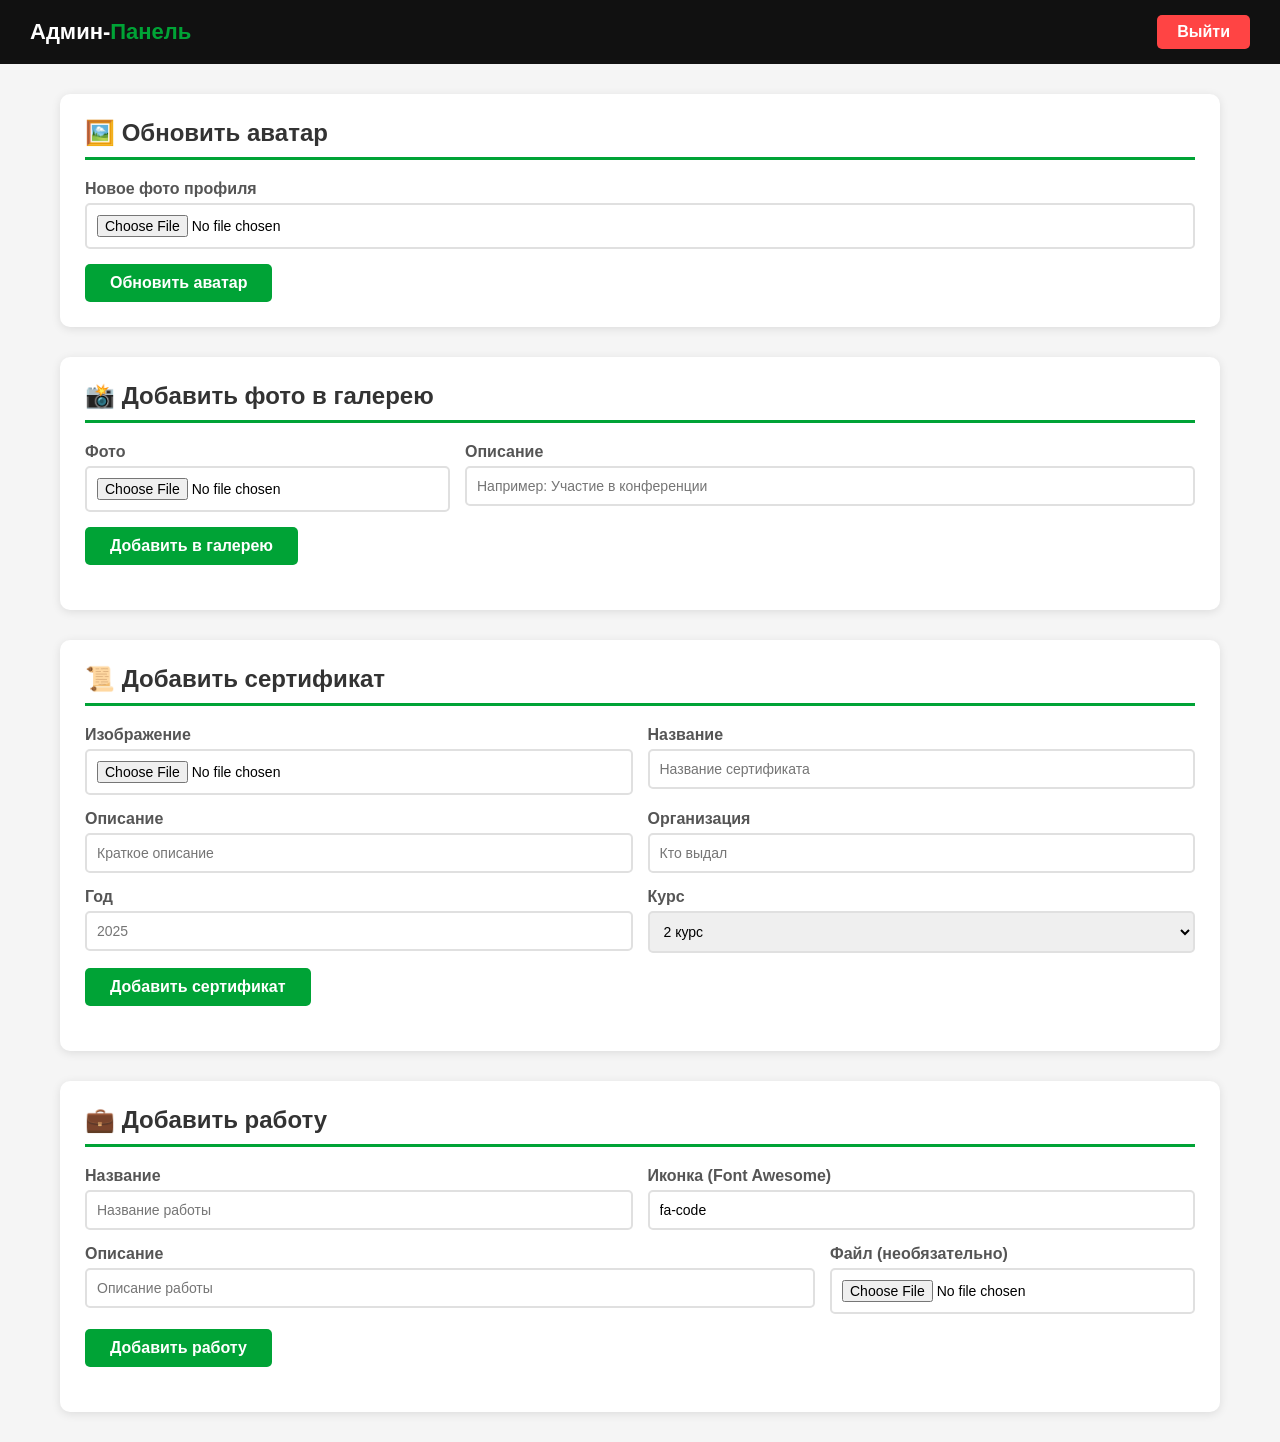
==== templates/admin.html @ 6aa7a1a5 "Первая версия портфолио" ====
<!DOCTYPE html>
<html lang="ru">
<head>
    <meta charset="UTF-8">
    <meta name="viewport" content="width=device-width, initial-scale=1.0">
    <title>Админ-панель</title>
    <link rel="stylesheet" href="https://cdnjs.cloudflare.com/ajax/libs/font-awesome/6.4.0/css/all.min.css">
    <style>
        * { margin: 0; padding: 0; box-sizing: border-box; font-family: 'Segoe UI', sans-serif; }
        body { background: #f5f5f5; }
        .header { background: #111; color: white; padding: 15px 30px; display: flex; justify-content: space-between; align-items: center; }
        .header h1 { font-size: 22px; }
        .header h1 span { color: #00a336; }
        .logout-btn { background: #ff4444; color: white; padding: 8px 20px; border: none; border-radius: 5px; cursor: pointer; text-decoration: none; font-weight: 600; }
        .container { max-width: 1200px; margin: 30px auto; padding: 0 20px; }
        .section { background: white; border-radius: 10px; padding: 25px; margin-bottom: 30px; box-shadow: 0 2px 10px rgba(0,0,0,0.1); }
        .section h2 { margin-bottom: 20px; color: #333; border-bottom: 3px solid #00a336; padding-bottom: 10px; }
        .form-row { display: flex; gap: 15px; margin-bottom: 15px; flex-wrap: wrap; }
        .form-group { flex: 1; min-width: 200px; }
        .form-group label { display: block; margin-bottom: 5px; font-weight: 600; color: #555; }
        .form-group input, .form-group textarea, .form-group select { width: 100%; padding: 10px; border: 2px solid #e0e0e0; border-radius: 5px; font-size: 14px; }
        .form-group input:focus, .form-group textarea:focus, .form-group select:focus { outline: none; border-color: #00a336; }
        .btn { background: #00a336; color: white; padding: 10px 25px; border: none; border-radius: 5px; cursor: pointer; font-size: 16px; font-weight: 600; }
        .btn:hover { background: #008a2d; }
        .items-grid { display: grid; grid-template-columns: repeat(auto-fill, minmax(250px, 1fr)); gap: 20px; margin-top: 20px; }
        .item-card { background: #f9f9f9; border-radius: 8px; overflow: hidden; box-shadow: 0 2px 5px rgba(0,0,0,0.1); position: relative; }
        .item-card img { width: 100%; height: 180px; object-fit: cover; }
        .item-info { padding: 15px; }
        .item-info h3 { font-size: 16px; margin-bottom: 5px; }
        .item-info p { font-size: 13px; color: #777; }
        .delete-btn { position: absolute; top: 10px; right: 10px; background: rgba(255,0,0,0.8); color: white; border: none; width: 30px; height: 30px; border-radius: 50%; cursor: pointer; font-size: 16px; }
        .delete-btn:hover { background: red; }
        .success-msg { background: #4CAF50; color: white; padding: 10px; border-radius: 5px; margin-bottom: 15px; display: none; }
        .error-msg { background: #f44336; color: white; padding: 10px; border-radius: 5px; margin-bottom: 15px; display: none; }
        .download-link { display: inline-block; margin-top: 10px; color: #00a336; font-weight: 600; text-decoration: none; }
    </style>
</head>
<body>
    <div class="header">
        <h1>Админ-<span>Панель</span></h1>
        <a href="/logout" class="logout-btn">Выйти</a>
    </div>
    
    <div class="container">
        <!-- Аватар -->
        <div class="section">
            <h2>🖼️ Обновить аватар</h2>
            <div class="success-msg" id="avatarSuccess">✅ Аватар обновлён!</div>
            <form id="avatarForm" enctype="multipart/form-data">
                <div class="form-row">
                    <div class="form-group">
                        <label>Новое фото профиля</label>
                        <input type="file" name="avatar" accept="image/*" required>
                    </div>
                </div>
                <button type="submit" class="btn">Обновить аватар</button>
            </form>
        </div>

        <!-- Галерея -->
        <div class="section">
            <h2>📸 Добавить фото в галерею</h2>
            <div class="success-msg" id="gallerySuccess">✅ Успешно добавлено!</div>
            <div class="error-msg" id="galleryError"></div>
            <form id="galleryForm" enctype="multipart/form-data">
                <div class="form-row">
                    <div class="form-group"><label>Фото</label><input type="file" name="photo" accept="image/*" required></div>
                    <div class="form-group" style="flex: 2;"><label>Описание</label><input type="text" name="description" placeholder="Например: Участие в конференции"></div>
                </div>
                <button type="submit" class="btn">Добавить в галерею</button>
            </form>
            <div class="items-grid" id="galleryItems"></div>
        </div>
        
        <!-- Сертификаты -->
        <div class="section">
            <h2>📜 Добавить сертификат</h2>
            <div class="success-msg" id="certSuccess">✅ Сертификат добавлен!</div>
            <div class="error-msg" id="certError"></div>
            <form id="certForm" enctype="multipart/form-data">
                <div class="form-row">
                    <div class="form-group"><label>Изображение</label><input type="file" name="photo" accept="image/*" required></div>
                    <div class="form-group"><label>Название</label><input type="text" name="title" placeholder="Название сертификата" required></div>
                </div>
                <div class="form-row">
                    <div class="form-group"><label>Описание</label><input type="text" name="description" placeholder="Краткое описание"></div>
                    <div class="form-group"><label>Организация</label><input type="text" name="organization" placeholder="Кто выдал"></div>
                </div>
                <div class="form-row">
                    <div class="form-group"><label>Год</label><input type="text" name="year" placeholder="2025"></div>
                    <div class="form-group"><label>Курс</label><select name="course"><option value="1">1 курс</option><option value="2" selected>2 курс</option><option value="3">3 курс</option><option value="4">4 курс</option></select></div>
                </div>
                <button type="submit" class="btn">Добавить сертификат</button>
            </form>
            <div class="items-grid" id="certItems"></div>
        </div>

        <!-- Мои работы -->
        <div class="section">
            <h2>💼 Добавить работу</h2>
            <div class="success-msg" id="workSuccess">✅ Работа добавлена!</div>
            <form id="workForm" enctype="multipart/form-data">
                <div class="form-row">
                    <div class="form-group"><label>Название</label><input type="text" name="title" placeholder="Название работы" required></div>
                    <div class="form-group"><label>Иконка (Font Awesome)</label><input type="text" name="icon" value="fa-code" placeholder="fa-code"></div>
                </div>
                <div class="form-row">
                    <div class="form-group" style="flex: 2;"><label>Описание</label><input type="text" name="description" placeholder="Описание работы"></div>
                    <div class="form-group"><label>Файл (необязательно)</label><input type="file" name="file"></div>
                </div>
                <button type="submit" class="btn">Добавить работу</button>
            </form>
            <div class="items-grid" id="workItems"></div>
        </div>
    </div>
    
    <script>
        // Проверка авторизации
        fetch('/api/check-auth').then(r => r.json()).then(d => { if (!d.authenticated) location.href = '/login'; });
        
        function showMsg(id) { document.getElementById(id).style.display = 'block'; setTimeout(() => document.getElementById(id).style.display = 'none', 3000); }
        
        // Аватара
        document.getElementById('avatarForm').addEventListener('submit', function(e) {
            e.preventDefault();
            fetch('/api/avatar', { method: 'POST', body: new FormData(this) })
                .then(r => r.json()).then(d => { if (d.success) { showMsg('avatarSuccess'); this.reset(); } });
        });
        
        // Галерея
        function loadGallery() {
            fetch('/api/gallery').then(r => r.json()).then(items => {
                document.getElementById('galleryItems').innerHTML = items.map(i => `
                    <div class="item-card"><img src="${i.photo}"><button class="delete-btn" onclick="del('gallery',${i.id})">✕</button><div class="item-info"><p>${i.description||''}</p></div></div>`).join('');
            });
        }
        document.getElementById('galleryForm').addEventListener('submit', function(e) {
            e.preventDefault();
            fetch('/api/gallery', { method: 'POST', body: new FormData(this) })
                .then(r => r.json()).then(d => { if (d.success) { showMsg('gallerySuccess'); this.reset(); loadGallery(); } });
        });
        
        // Сертификаты
        function loadCerts() {
            fetch('/api/certificates').then(r => r.json()).then(items => {
                document.getElementById('certItems').innerHTML = items.map(i => `
                    <div class="item-card"><img src="${i.photo}"><button class="delete-btn" onclick="del('certificates',${i.id})">✕</button><div class="item-info"><h3>${i.title}</h3><p>${i.organization||''} | ${i.year||''}</p><p>${i.course} курс</p></div></div>`).join('');
            });
        }
        document.getElementById('certForm').addEventListener('submit', function(e) {
            e.preventDefault();
            fetch('/api/certificates', { method: 'POST', body: new FormData(this) })
                .then(r => r.json()).then(d => { if (d.success) { showMsg('certSuccess'); this.reset(); loadCerts(); } });
        });
        
        // Работы
        function loadWorks() {
            fetch('/api/works').then(r => r.json()).then(items => {
                document.getElementById('workItems').innerHTML = items.map(i => `
                    <div class="item-card"><div class="item-info"><h3><i class="fas ${i.icon}"></i> ${i.title}</h3><p>${i.description||''}</p>${i.file_path ? `<a href="/${i.file_path}" class="download-link" download>📥 Скачать файл</a>` : ''}</div><button class="delete-btn" onclick="del('works',${i.id})">✕</button></div>`).join('');
            });
        }
        document.getElementById('workForm').addEventListener('submit', function(e) {
            e.preventDefault();
            fetch('/api/works', { method: 'POST', body: new FormData(this) })
                .then(r => r.json()).then(d => { if (d.success) { showMsg('workSuccess'); this.reset(); loadWorks(); } });
        });
        
        function del(type, id) {
            if (confirm('Удалить?')) fetch(`/api/${type}/${id}`, { method: 'DELETE' }).then(() => { loadGallery(); loadCerts(); loadWorks(); });
        }
        
        loadGallery(); loadCerts(); loadWorks();
    </script>
</body>
</html>
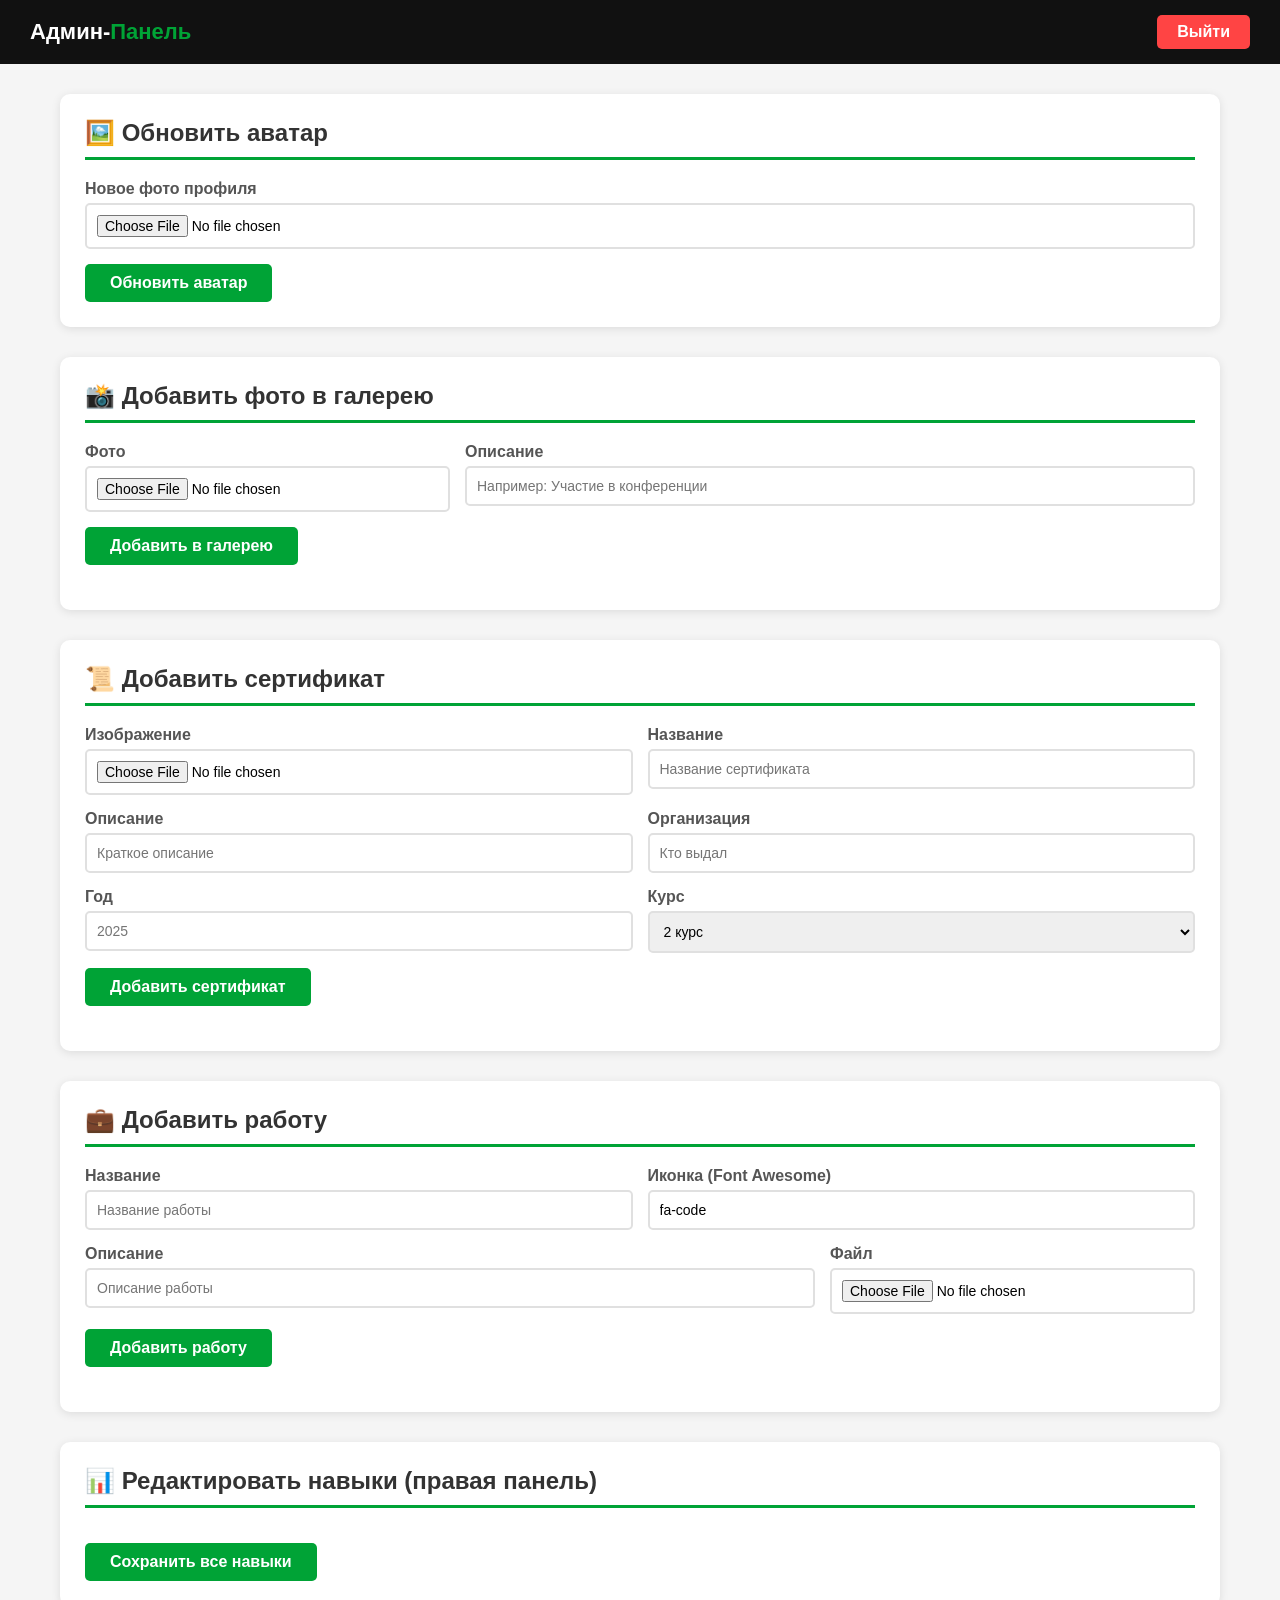
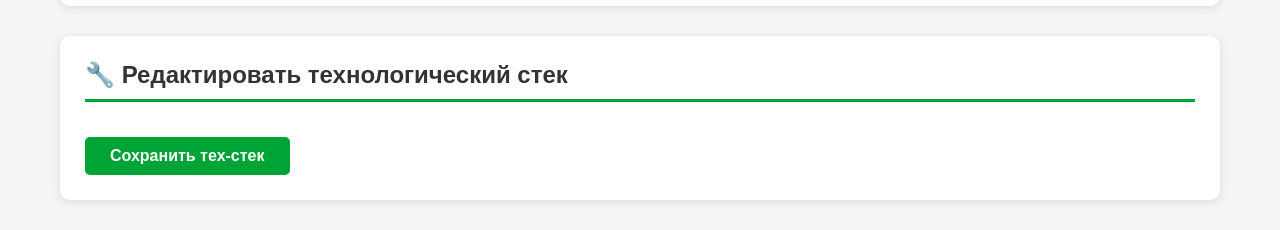
==== commit 246a384b: "улучшения" ====
--- a/templates/admin.html
+++ b/templates/admin.html
@@ -8,7 +8,7 @@
     <style>
         * { margin: 0; padding: 0; box-sizing: border-box; font-family: 'Segoe UI', sans-serif; }
         body { background: #f5f5f5; }
-        .header { background: #111; color: white; padding: 15px 30px; display: flex; justify-content: space-between; align-items: center; }
+        .header { background: #111; color: white; padding: 15px 30px; display: flex; justify-content: space-between; align-items: center; flex-wrap: wrap; gap: 10px; }
         .header h1 { font-size: 22px; }
         .header h1 span { color: #00a336; }
         .logout-btn { background: #ff4444; color: white; padding: 8px 20px; border: none; border-radius: 5px; cursor: pointer; text-decoration: none; font-weight: 600; }
@@ -22,6 +22,9 @@
         .form-group input:focus, .form-group textarea:focus, .form-group select:focus { outline: none; border-color: #00a336; }
         .btn { background: #00a336; color: white; padding: 10px 25px; border: none; border-radius: 5px; cursor: pointer; font-size: 16px; font-weight: 600; }
         .btn:hover { background: #008a2d; }
+        .btn-sm { padding: 5px 12px; font-size: 13px; }
+        .btn-red { background: #ff4444; }
+        .btn-red:hover { background: #cc0000; }
         .items-grid { display: grid; grid-template-columns: repeat(auto-fill, minmax(250px, 1fr)); gap: 20px; margin-top: 20px; }
         .item-card { background: #f9f9f9; border-radius: 8px; overflow: hidden; box-shadow: 0 2px 5px rgba(0,0,0,0.1); position: relative; }
         .item-card img { width: 100%; height: 180px; object-fit: cover; }
@@ -32,7 +35,15 @@
         .delete-btn:hover { background: red; }
         .success-msg { background: #4CAF50; color: white; padding: 10px; border-radius: 5px; margin-bottom: 15px; display: none; }
         .error-msg { background: #f44336; color: white; padding: 10px; border-radius: 5px; margin-bottom: 15px; display: none; }
-        .download-link { display: inline-block; margin-top: 10px; color: #00a336; font-weight: 600; text-decoration: none; }
+        .edit-row { display: flex; gap: 10px; align-items: center; flex-wrap: wrap; padding: 8px; background: #f0f0f0; border-radius: 5px; margin-bottom: 8px; }
+        .edit-row input { padding: 6px 10px; border: 1px solid #ddd; border-radius: 4px; font-size: 13px; }
+        .edit-row input[type="number"] { width: 65px; }
+        .edit-row input[type="text"] { flex: 1; min-width: 100px; }
+        .edit-row select { padding: 6px 10px; border: 1px solid #ddd; border-radius: 4px; font-size: 13px; }
+        .category-title { font-weight: 700; color: #00a336; margin: 15px 0 10px; font-size: 16px; }
+        .tab-buttons { display: flex; gap: 5px; margin-bottom: 20px; flex-wrap: wrap; }
+        .tab-btn { padding: 8px 18px; border: 2px solid #00a336; background: white; border-radius: 20px; cursor: pointer; font-weight: 600; }
+        .tab-btn.active { background: #00a336; color: white; }
     </style>
 </head>
 <body>
@@ -48,10 +59,7 @@
             <div class="success-msg" id="avatarSuccess">✅ Аватар обновлён!</div>
             <form id="avatarForm" enctype="multipart/form-data">
                 <div class="form-row">
-                    <div class="form-group">
-                        <label>Новое фото профиля</label>
-                        <input type="file" name="avatar" accept="image/*" required>
-                    </div>
+                    <div class="form-group"><label>Новое фото профиля</label><input type="file" name="avatar" accept="image/*" required></div>
                 </div>
                 <button type="submit" class="btn">Обновить аватар</button>
             </form>
@@ -106,11 +114,27 @@
                 </div>
                 <div class="form-row">
                     <div class="form-group" style="flex: 2;"><label>Описание</label><input type="text" name="description" placeholder="Описание работы"></div>
-                    <div class="form-group"><label>Файл (необязательно)</label><input type="file" name="file"></div>
+                    <div class="form-group"><label>Файл</label><input type="file" name="file"></div>
                 </div>
                 <button type="submit" class="btn">Добавить работу</button>
             </form>
             <div class="items-grid" id="workItems"></div>
+        </div>
+
+        <!-- Редактирование навыков -->
+        <div class="section">
+            <h2>📊 Редактировать навыки (правая панель)</h2>
+            <div class="success-msg" id="skillsSuccess">✅ Навыки обновлены!</div>
+            <div id="skillsEdit"></div>
+            <button class="btn" onclick="saveSkills()" style="margin-top:15px;">Сохранить все навыки</button>
+        </div>
+
+        <!-- Редактирование тех-стека -->
+        <div class="section">
+            <h2>🔧 Редактировать технологический стек</h2>
+            <div class="success-msg" id="techSuccess">✅ Тех-стек обновлён!</div>
+            <div id="techstackEdit"></div>
+            <button class="btn" onclick="saveTechstack()" style="margin-top:15px;">Сохранить тех-стек</button>
         </div>
     </div>
     
@@ -120,7 +144,7 @@
         
         function showMsg(id) { document.getElementById(id).style.display = 'block'; setTimeout(() => document.getElementById(id).style.display = 'none', 3000); }
         
-        // Аватара
+        // Аватар
         document.getElementById('avatarForm').addEventListener('submit', function(e) {
             e.preventDefault();
             fetch('/api/avatar', { method: 'POST', body: new FormData(this) })
@@ -130,8 +154,7 @@
         // Галерея
         function loadGallery() {
             fetch('/api/gallery').then(r => r.json()).then(items => {
-                document.getElementById('galleryItems').innerHTML = items.map(i => `
-                    <div class="item-card"><img src="${i.photo}"><button class="delete-btn" onclick="del('gallery',${i.id})">✕</button><div class="item-info"><p>${i.description||''}</p></div></div>`).join('');
+                document.getElementById('galleryItems').innerHTML = items.map(i => `<div class="item-card"><img src="${i.photo}"><button class="delete-btn" onclick="del('gallery',${i.id})">✕</button><div class="item-info"><p>${i.description||''}</p></div></div>`).join('');
             });
         }
         document.getElementById('galleryForm').addEventListener('submit', function(e) {
@@ -143,8 +166,7 @@
         // Сертификаты
         function loadCerts() {
             fetch('/api/certificates').then(r => r.json()).then(items => {
-                document.getElementById('certItems').innerHTML = items.map(i => `
-                    <div class="item-card"><img src="${i.photo}"><button class="delete-btn" onclick="del('certificates',${i.id})">✕</button><div class="item-info"><h3>${i.title}</h3><p>${i.organization||''} | ${i.year||''}</p><p>${i.course} курс</p></div></div>`).join('');
+                document.getElementById('certItems').innerHTML = items.map(i => `<div class="item-card"><img src="${i.photo}"><button class="delete-btn" onclick="del('certificates',${i.id})">✕</button><div class="item-info"><h3>${i.title}</h3><p>${i.organization||''} | ${i.year||''}</p><p>${i.course} курс</p></div></div>`).join('');
             });
         }
         document.getElementById('certForm').addEventListener('submit', function(e) {
@@ -156,8 +178,7 @@
         // Работы
         function loadWorks() {
             fetch('/api/works').then(r => r.json()).then(items => {
-                document.getElementById('workItems').innerHTML = items.map(i => `
-                    <div class="item-card"><div class="item-info"><h3><i class="fas ${i.icon}"></i> ${i.title}</h3><p>${i.description||''}</p>${i.file_path ? `<a href="/${i.file_path}" class="download-link" download>📥 Скачать файл</a>` : ''}</div><button class="delete-btn" onclick="del('works',${i.id})">✕</button></div>`).join('');
+                document.getElementById('workItems').innerHTML = items.map(i => `<div class="item-card"><div class="item-info"><h3><i class="fas ${i.icon}"></i> ${i.title}</h3><p>${i.description||''}</p>${i.file_path ? `<a href="/${i.file_path}" class="btn btn-sm" download>📥 Скачать</a>` : ''}</div><button class="delete-btn" onclick="del('works',${i.id})">✕</button></div>`).join('');
             });
         }
         document.getElementById('workForm').addEventListener('submit', function(e) {
@@ -166,11 +187,80 @@
                 .then(r => r.json()).then(d => { if (d.success) { showMsg('workSuccess'); this.reset(); loadWorks(); } });
         });
         
+        // Навыки
+        function loadSkills() {
+            fetch('/api/skills').then(r => r.json()).then(items => {
+                document.getElementById('skillsEdit').innerHTML = items.map(i => `
+                    <div class="edit-row">
+                        <input type="text" value="${i.name}" data-id="${i.id}" class="skill-name">
+                        <input type="number" value="${i.percent}" min="0" max="100" data-id="${i.id}" class="skill-percent">%
+                    </div>`).join('');
+            });
+        }
+        function saveSkills() {
+            const rows = document.querySelectorAll('#skillsEdit .edit-row');
+            rows.forEach(row => {
+                const id = row.querySelector('.skill-name').dataset.id;
+                const name = row.querySelector('.skill-name').value;
+                const percent = row.querySelector('.skill-percent').value;
+                fetch(`/api/skills/${id}`, { method: 'PUT', headers: {'Content-Type':'application/json'}, body: JSON.stringify({name, percent}) });
+            });
+            showMsg('skillsSuccess');
+        }
+        
+        // Тех-стек
+        function loadTechstack() {
+            fetch('/api/techstack').then(r => r.json()).then(items => {
+                // Группируем по категориям
+                const cats = [...new Set(items.map(i => i.category))];
+                let html = '';
+                cats.forEach(cat => {
+                    html += `<div class="category-title">${cat}</div>`;
+                    items.filter(i => i.category === cat).forEach(i => {
+                        html += `<div class="edit-row">
+                            <input type="text" value="${i.name}" data-id="${i.id}" class="tech-name" style="flex:2;">
+                            <select data-id="${i.id}" class="tech-icon">
+                                <option value="fab fa-python" ${i.icon==='fab fa-python'?'selected':''}>Python</option>
+                                <option value="fas fa-code" ${i.icon==='fas fa-code'?'selected':''}>Код</option>
+                                <option value="fas fa-database" ${i.icon==='fas fa-database'?'selected':''}>База</option>
+                                <option value="fas fa-file-word" ${i.icon==='fas fa-file-word'?'selected':''}>Word</option>
+                                <option value="fas fa-file-excel" ${i.icon==='fas fa-file-excel'?'selected':''}>Excel</option>
+                                <option value="fas fa-file-powerpoint" ${i.icon==='fas fa-file-powerpoint'?'selected':''}>PPT</option>
+                                <option value="fas fa-paint-brush" ${i.icon==='fas fa-paint-brush'?'selected':''}>Кисть</option>
+                                <option value="fas fa-vector-square" ${i.icon==='fas fa-vector-square'?'selected':''}>Вектор</option>
+                                <option value="fas fa-edit" ${i.icon==='fas fa-edit'?'selected':''}>Правка</option>
+                                <option value="fas fa-brain" ${i.icon==='fas fa-brain'?'selected':''}>AI</option>
+                                <option value="fas fa-search" ${i.icon==='fas fa-search'?'selected':''}>Поиск</option>
+                                <option value="fas fa-image" ${i.icon==='fas fa-image'?'selected':''}>Фото</option>
+                            </select>
+                            <input type="number" value="${i.percent}" min="0" max="100" data-id="${i.id}" class="tech-percent">%
+                            <input type="text" value="${i.subtitle||''}" data-id="${i.id}" class="tech-subtitle" placeholder="Подпись (необяз.)">
+                        </div>`;
+                    });
+                });
+                document.getElementById('techstackEdit').innerHTML = html;
+            });
+        }
+        function saveTechstack() {
+            const rows = document.querySelectorAll('#techstackEdit .edit-row');
+            rows.forEach(row => {
+                const id = row.querySelector('.tech-name').dataset.id;
+                const name = row.querySelector('.tech-name').value;
+                const icon = row.querySelector('.tech-icon').value;
+                const percent = row.querySelector('.tech-percent').value;
+                const subtitle = row.querySelector('.tech-subtitle').value;
+                const category = row.closest('.edit-row').previousElementSibling?.classList.contains('category-title') 
+                    ? row.closest('.edit-row').previousElementSibling.textContent : '';
+                fetch(`/api/techstack/${id}`, { method: 'PUT', headers: {'Content-Type':'application/json'}, body: JSON.stringify({name, icon, percent, subtitle, category}) });
+            });
+            showMsg('techSuccess');
+        }
+        
         function del(type, id) {
             if (confirm('Удалить?')) fetch(`/api/${type}/${id}`, { method: 'DELETE' }).then(() => { loadGallery(); loadCerts(); loadWorks(); });
         }
         
-        loadGallery(); loadCerts(); loadWorks();
+        loadGallery(); loadCerts(); loadWorks(); loadSkills(); loadTechstack();
     </script>
 </body>
 </html>
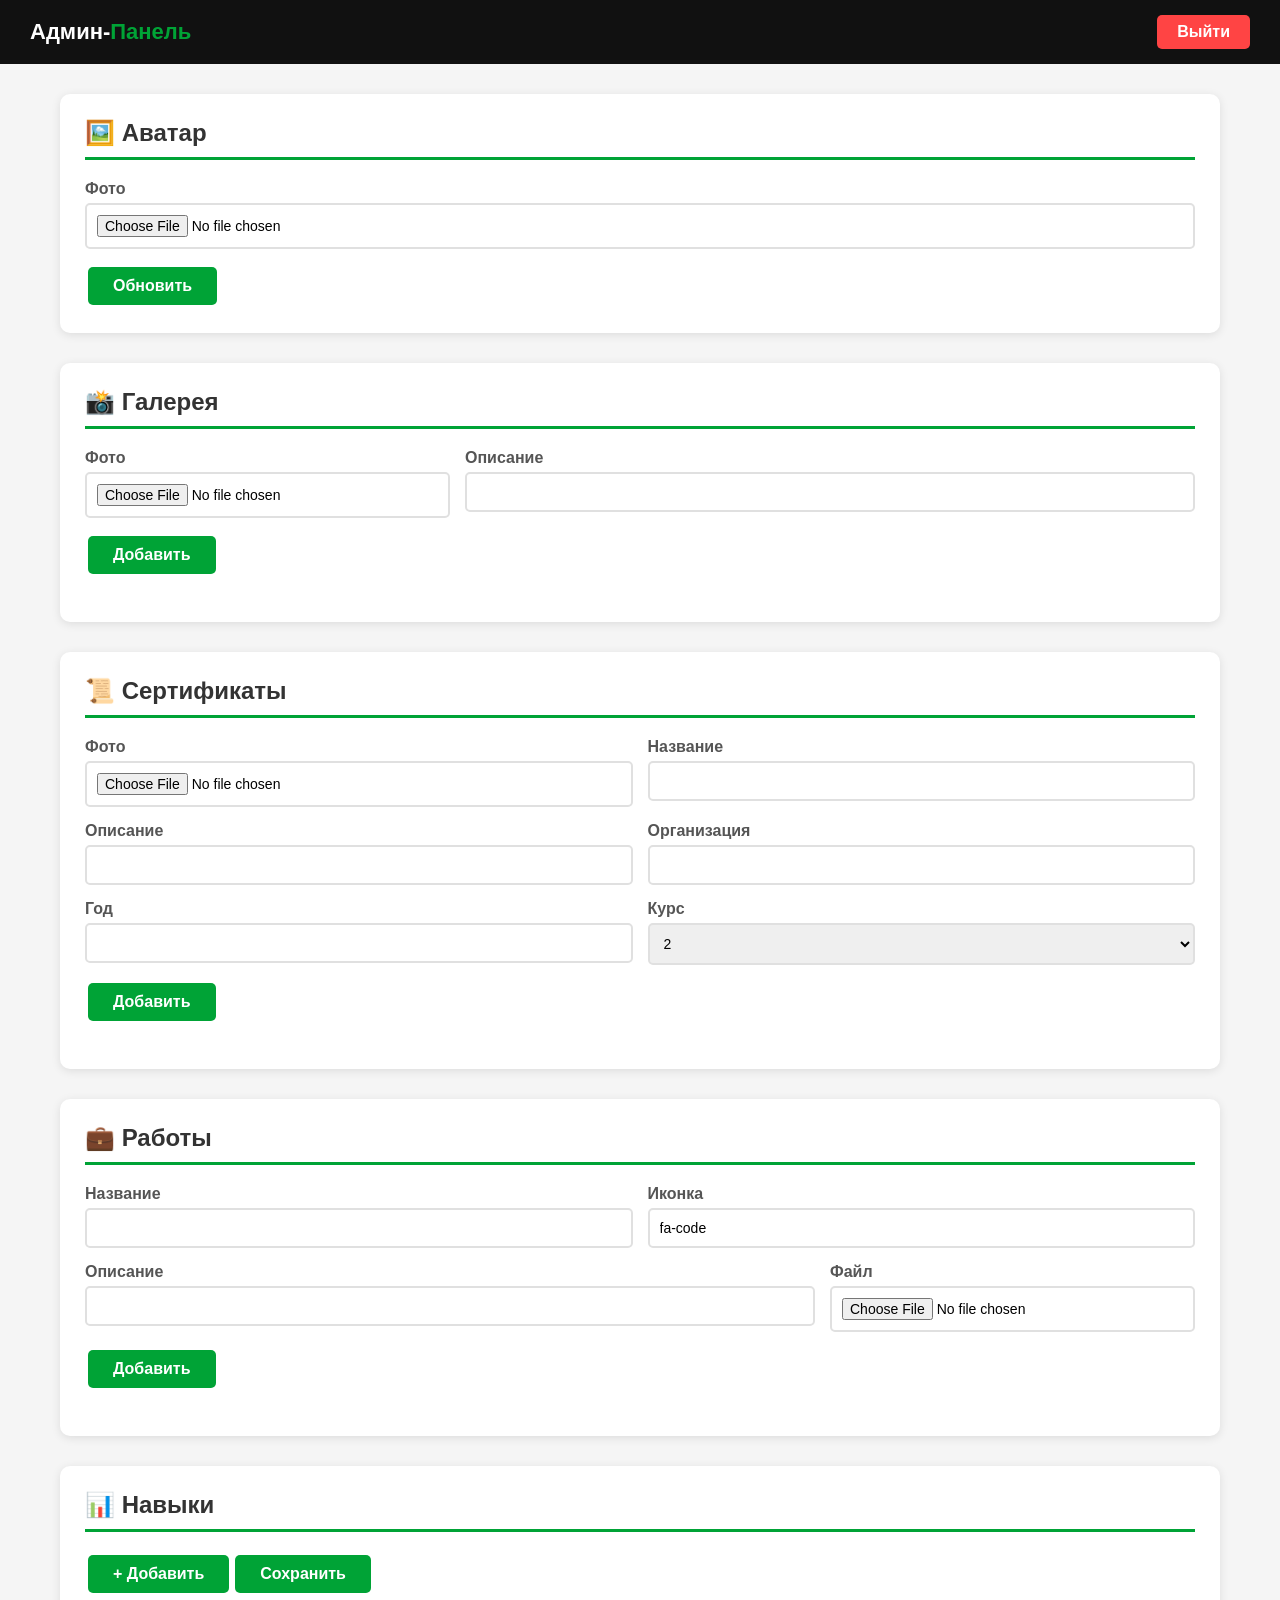
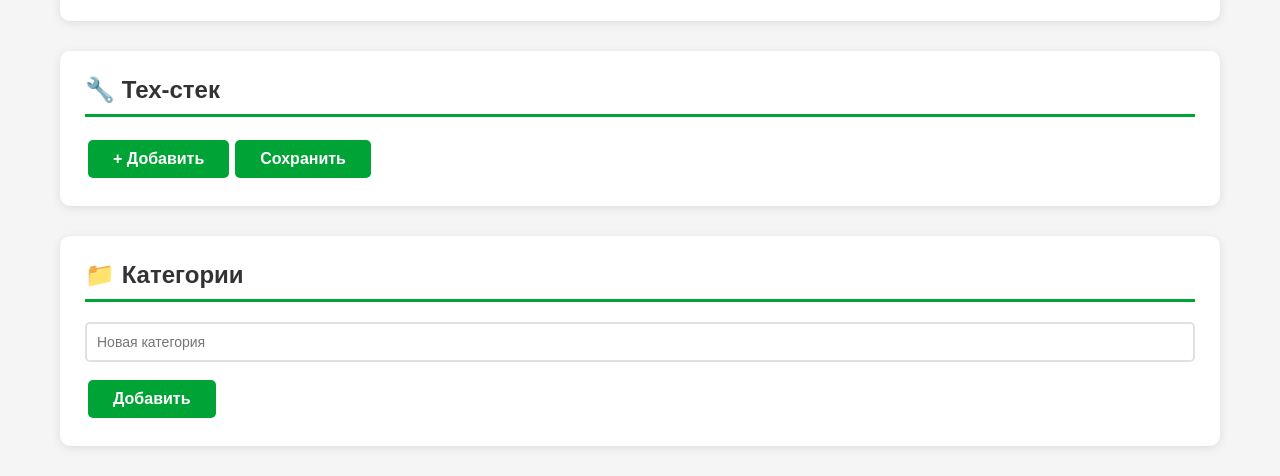
==== commit dc2aa934: "улучшения" ====
--- a/templates/admin.html
+++ b/templates/admin.html
@@ -6,261 +6,108 @@
     <title>Админ-панель</title>
     <link rel="stylesheet" href="https://cdnjs.cloudflare.com/ajax/libs/font-awesome/6.4.0/css/all.min.css">
     <style>
-        * { margin: 0; padding: 0; box-sizing: border-box; font-family: 'Segoe UI', sans-serif; }
-        body { background: #f5f5f5; }
-        .header { background: #111; color: white; padding: 15px 30px; display: flex; justify-content: space-between; align-items: center; flex-wrap: wrap; gap: 10px; }
-        .header h1 { font-size: 22px; }
-        .header h1 span { color: #00a336; }
-        .logout-btn { background: #ff4444; color: white; padding: 8px 20px; border: none; border-radius: 5px; cursor: pointer; text-decoration: none; font-weight: 600; }
-        .container { max-width: 1200px; margin: 30px auto; padding: 0 20px; }
-        .section { background: white; border-radius: 10px; padding: 25px; margin-bottom: 30px; box-shadow: 0 2px 10px rgba(0,0,0,0.1); }
-        .section h2 { margin-bottom: 20px; color: #333; border-bottom: 3px solid #00a336; padding-bottom: 10px; }
-        .form-row { display: flex; gap: 15px; margin-bottom: 15px; flex-wrap: wrap; }
-        .form-group { flex: 1; min-width: 200px; }
-        .form-group label { display: block; margin-bottom: 5px; font-weight: 600; color: #555; }
-        .form-group input, .form-group textarea, .form-group select { width: 100%; padding: 10px; border: 2px solid #e0e0e0; border-radius: 5px; font-size: 14px; }
-        .form-group input:focus, .form-group textarea:focus, .form-group select:focus { outline: none; border-color: #00a336; }
-        .btn { background: #00a336; color: white; padding: 10px 25px; border: none; border-radius: 5px; cursor: pointer; font-size: 16px; font-weight: 600; }
-        .btn:hover { background: #008a2d; }
-        .btn-sm { padding: 5px 12px; font-size: 13px; }
-        .btn-red { background: #ff4444; }
-        .btn-red:hover { background: #cc0000; }
-        .items-grid { display: grid; grid-template-columns: repeat(auto-fill, minmax(250px, 1fr)); gap: 20px; margin-top: 20px; }
-        .item-card { background: #f9f9f9; border-radius: 8px; overflow: hidden; box-shadow: 0 2px 5px rgba(0,0,0,0.1); position: relative; }
-        .item-card img { width: 100%; height: 180px; object-fit: cover; }
-        .item-info { padding: 15px; }
-        .item-info h3 { font-size: 16px; margin-bottom: 5px; }
-        .item-info p { font-size: 13px; color: #777; }
-        .delete-btn { position: absolute; top: 10px; right: 10px; background: rgba(255,0,0,0.8); color: white; border: none; width: 30px; height: 30px; border-radius: 50%; cursor: pointer; font-size: 16px; }
-        .delete-btn:hover { background: red; }
-        .success-msg { background: #4CAF50; color: white; padding: 10px; border-radius: 5px; margin-bottom: 15px; display: none; }
-        .error-msg { background: #f44336; color: white; padding: 10px; border-radius: 5px; margin-bottom: 15px; display: none; }
-        .edit-row { display: flex; gap: 10px; align-items: center; flex-wrap: wrap; padding: 8px; background: #f0f0f0; border-radius: 5px; margin-bottom: 8px; }
-        .edit-row input { padding: 6px 10px; border: 1px solid #ddd; border-radius: 4px; font-size: 13px; }
-        .edit-row input[type="number"] { width: 65px; }
-        .edit-row input[type="text"] { flex: 1; min-width: 100px; }
-        .edit-row select { padding: 6px 10px; border: 1px solid #ddd; border-radius: 4px; font-size: 13px; }
-        .category-title { font-weight: 700; color: #00a336; margin: 15px 0 10px; font-size: 16px; }
-        .tab-buttons { display: flex; gap: 5px; margin-bottom: 20px; flex-wrap: wrap; }
-        .tab-btn { padding: 8px 18px; border: 2px solid #00a336; background: white; border-radius: 20px; cursor: pointer; font-weight: 600; }
-        .tab-btn.active { background: #00a336; color: white; }
+        *{margin:0;padding:0;box-sizing:border-box;font-family:'Segoe UI',sans-serif}
+        body{background:#f5f5f5}
+        .header{background:#111;color:white;padding:15px 30px;display:flex;justify-content:space-between;align-items:center;flex-wrap:wrap;gap:10px}
+        .header h1{font-size:22px}.header h1 span{color:#00a336}
+        .logout-btn{background:#ff4444;color:white;padding:8px 20px;border:none;border-radius:5px;cursor:pointer;text-decoration:none;font-weight:600}
+        .container{max-width:1200px;margin:30px auto;padding:0 20px}
+        .section{background:white;border-radius:10px;padding:25px;margin-bottom:30px;box-shadow:0 2px 10px rgba(0,0,0,.1)}
+        .section h2{margin-bottom:20px;color:#333;border-bottom:3px solid #00a336;padding-bottom:10px}
+        .form-row{display:flex;gap:15px;margin-bottom:15px;flex-wrap:wrap}
+        .form-group{flex:1;min-width:200px}
+        .form-group label{display:block;margin-bottom:5px;font-weight:600;color:#555}
+        .form-group input,.form-group textarea,.form-group select{width:100%;padding:10px;border:2px solid #e0e0e0;border-radius:5px;font-size:14px}
+        .form-group input:focus,.form-group textarea:focus,.form-group select:focus{outline:none;border-color:#00a336}
+        .btn{background:#00a336;color:white;padding:10px 25px;border:none;border-radius:5px;cursor:pointer;font-size:16px;font-weight:600;margin:3px}
+        .btn:hover{background:#008a2d}
+        .btn-sm{padding:5px 12px;font-size:13px}
+        .btn-red{background:#ff4444}.btn-red:hover{background:#cc0000}
+        .items-grid{display:grid;grid-template-columns:repeat(auto-fill,minmax(250px,1fr));gap:20px;margin-top:20px}
+        .item-card{background:#f9f9f9;border-radius:8px;overflow:hidden;box-shadow:0 2px 5px rgba(0,0,0,.1);position:relative}
+        .item-card img{width:100%;height:180px;object-fit:cover}
+        .item-info{padding:15px}.item-info h3{font-size:16px;margin-bottom:5px}.item-info p{font-size:13px;color:#777}
+        .delete-btn{position:absolute;top:10px;right:10px;background:rgba(255,0,0,.8);color:white;border:none;width:30px;height:30px;border-radius:50%;cursor:pointer;font-size:16px}
+        .delete-btn:hover{background:red}
+        .success-msg{background:#4CAF50;color:white;padding:10px;border-radius:5px;margin-bottom:15px;display:none}
+        .error-msg{background:#f44336;color:white;padding:10px;border-radius:5px;margin-bottom:15px;display:none}
+        .edit-row{display:flex;gap:8px;align-items:center;flex-wrap:wrap;padding:8px;background:#f0f0f0;border-radius:5px;margin-bottom:6px}
+        .edit-row input{padding:6px 10px;border:1px solid #ddd;border-radius:4px;font-size:13px}
+        .edit-row input[type="number"]{width:65px}
+        .edit-row input[type="text"]{flex:1;min-width:80px}
+        .edit-row select{padding:6px 10px;border:1px solid #ddd;border-radius:4px;font-size:13px}
+        .category-title{font-weight:700;color:#00a336;margin:15px 0 10px;font-size:16px}
     </style>
 </head>
 <body>
-    <div class="header">
-        <h1>Админ-<span>Панель</span></h1>
-        <a href="/logout" class="logout-btn">Выйти</a>
-    </div>
-    
-    <div class="container">
-        <!-- Аватар -->
-        <div class="section">
-            <h2>🖼️ Обновить аватар</h2>
-            <div class="success-msg" id="avatarSuccess">✅ Аватар обновлён!</div>
-            <form id="avatarForm" enctype="multipart/form-data">
-                <div class="form-row">
-                    <div class="form-group"><label>Новое фото профиля</label><input type="file" name="avatar" accept="image/*" required></div>
-                </div>
-                <button type="submit" class="btn">Обновить аватар</button>
-            </form>
-        </div>
+<div class="header"><h1>Админ-<span>Панель</span></h1><a href="/logout" class="logout-btn">Выйти</a></div>
+<div class="container">
 
-        <!-- Галерея -->
-        <div class="section">
-            <h2>📸 Добавить фото в галерею</h2>
-            <div class="success-msg" id="gallerySuccess">✅ Успешно добавлено!</div>
-            <div class="error-msg" id="galleryError"></div>
-            <form id="galleryForm" enctype="multipart/form-data">
-                <div class="form-row">
-                    <div class="form-group"><label>Фото</label><input type="file" name="photo" accept="image/*" required></div>
-                    <div class="form-group" style="flex: 2;"><label>Описание</label><input type="text" name="description" placeholder="Например: Участие в конференции"></div>
-                </div>
-                <button type="submit" class="btn">Добавить в галерею</button>
-            </form>
-            <div class="items-grid" id="galleryItems"></div>
-        </div>
-        
-        <!-- Сертификаты -->
-        <div class="section">
-            <h2>📜 Добавить сертификат</h2>
-            <div class="success-msg" id="certSuccess">✅ Сертификат добавлен!</div>
-            <div class="error-msg" id="certError"></div>
-            <form id="certForm" enctype="multipart/form-data">
-                <div class="form-row">
-                    <div class="form-group"><label>Изображение</label><input type="file" name="photo" accept="image/*" required></div>
-                    <div class="form-group"><label>Название</label><input type="text" name="title" placeholder="Название сертификата" required></div>
-                </div>
-                <div class="form-row">
-                    <div class="form-group"><label>Описание</label><input type="text" name="description" placeholder="Краткое описание"></div>
-                    <div class="form-group"><label>Организация</label><input type="text" name="organization" placeholder="Кто выдал"></div>
-                </div>
-                <div class="form-row">
-                    <div class="form-group"><label>Год</label><input type="text" name="year" placeholder="2025"></div>
-                    <div class="form-group"><label>Курс</label><select name="course"><option value="1">1 курс</option><option value="2" selected>2 курс</option><option value="3">3 курс</option><option value="4">4 курс</option></select></div>
-                </div>
-                <button type="submit" class="btn">Добавить сертификат</button>
-            </form>
-            <div class="items-grid" id="certItems"></div>
-        </div>
+<!-- Аватар -->
+<div class="section"><h2>🖼️ Аватар</h2><div class="success-msg" id="avatarSuccess">✅ Обновлён!</div>
+<form id="avatarForm" enctype="multipart/form-data"><div class="form-row"><div class="form-group"><label>Фото</label><input type="file" name="avatar" accept="image/*" required></div></div><button class="btn">Обновить</button></form></div>
 
-        <!-- Мои работы -->
-        <div class="section">
-            <h2>💼 Добавить работу</h2>
-            <div class="success-msg" id="workSuccess">✅ Работа добавлена!</div>
-            <form id="workForm" enctype="multipart/form-data">
-                <div class="form-row">
-                    <div class="form-group"><label>Название</label><input type="text" name="title" placeholder="Название работы" required></div>
-                    <div class="form-group"><label>Иконка (Font Awesome)</label><input type="text" name="icon" value="fa-code" placeholder="fa-code"></div>
-                </div>
-                <div class="form-row">
-                    <div class="form-group" style="flex: 2;"><label>Описание</label><input type="text" name="description" placeholder="Описание работы"></div>
-                    <div class="form-group"><label>Файл</label><input type="file" name="file"></div>
-                </div>
-                <button type="submit" class="btn">Добавить работу</button>
-            </form>
-            <div class="items-grid" id="workItems"></div>
-        </div>
+<!-- Галерея -->
+<div class="section"><h2>📸 Галерея</h2><div class="success-msg" id="gallerySuccess">✅</div>
+<form id="galleryForm" enctype="multipart/form-data"><div class="form-row"><div class="form-group"><label>Фото</label><input type="file" name="photo" accept="image/*" required></div><div class="form-group" style="flex:2"><label>Описание</label><input type="text" name="description"></div></div><button class="btn">Добавить</button></form>
+<div class="items-grid" id="galleryItems"></div></div>
 
-        <!-- Редактирование навыков -->
-        <div class="section">
-            <h2>📊 Редактировать навыки (правая панель)</h2>
-            <div class="success-msg" id="skillsSuccess">✅ Навыки обновлены!</div>
-            <div id="skillsEdit"></div>
-            <button class="btn" onclick="saveSkills()" style="margin-top:15px;">Сохранить все навыки</button>
-        </div>
+<!-- Сертификаты -->
+<div class="section"><h2>📜 Сертификаты</h2><div class="success-msg" id="certSuccess">✅</div>
+<form id="certForm" enctype="multipart/form-data"><div class="form-row"><div class="form-group"><label>Фото</label><input type="file" name="photo" accept="image/*" required></div><div class="form-group"><label>Название</label><input type="text" name="title" required></div></div><div class="form-row"><div class="form-group"><label>Описание</label><input type="text" name="description"></div><div class="form-group"><label>Организация</label><input type="text" name="organization"></div></div><div class="form-row"><div class="form-group"><label>Год</label><input type="text" name="year"></div><div class="form-group"><label>Курс</label><select name="course"><option value="1">1</option><option value="2" selected>2</option><option value="3">3</option><option value="4">4</option></select></div></div><button class="btn">Добавить</button></form>
+<div class="items-grid" id="certItems"></div></div>
 
-        <!-- Редактирование тех-стека -->
-        <div class="section">
-            <h2>🔧 Редактировать технологический стек</h2>
-            <div class="success-msg" id="techSuccess">✅ Тех-стек обновлён!</div>
-            <div id="techstackEdit"></div>
-            <button class="btn" onclick="saveTechstack()" style="margin-top:15px;">Сохранить тех-стек</button>
-        </div>
-    </div>
-    
-    <script>
-        // Проверка авторизации
-        fetch('/api/check-auth').then(r => r.json()).then(d => { if (!d.authenticated) location.href = '/login'; });
-        
-        function showMsg(id) { document.getElementById(id).style.display = 'block'; setTimeout(() => document.getElementById(id).style.display = 'none', 3000); }
-        
-        // Аватар
-        document.getElementById('avatarForm').addEventListener('submit', function(e) {
-            e.preventDefault();
-            fetch('/api/avatar', { method: 'POST', body: new FormData(this) })
-                .then(r => r.json()).then(d => { if (d.success) { showMsg('avatarSuccess'); this.reset(); } });
-        });
-        
-        // Галерея
-        function loadGallery() {
-            fetch('/api/gallery').then(r => r.json()).then(items => {
-                document.getElementById('galleryItems').innerHTML = items.map(i => `<div class="item-card"><img src="${i.photo}"><button class="delete-btn" onclick="del('gallery',${i.id})">✕</button><div class="item-info"><p>${i.description||''}</p></div></div>`).join('');
-            });
-        }
-        document.getElementById('galleryForm').addEventListener('submit', function(e) {
-            e.preventDefault();
-            fetch('/api/gallery', { method: 'POST', body: new FormData(this) })
-                .then(r => r.json()).then(d => { if (d.success) { showMsg('gallerySuccess'); this.reset(); loadGallery(); } });
-        });
-        
-        // Сертификаты
-        function loadCerts() {
-            fetch('/api/certificates').then(r => r.json()).then(items => {
-                document.getElementById('certItems').innerHTML = items.map(i => `<div class="item-card"><img src="${i.photo}"><button class="delete-btn" onclick="del('certificates',${i.id})">✕</button><div class="item-info"><h3>${i.title}</h3><p>${i.organization||''} | ${i.year||''}</p><p>${i.course} курс</p></div></div>`).join('');
-            });
-        }
-        document.getElementById('certForm').addEventListener('submit', function(e) {
-            e.preventDefault();
-            fetch('/api/certificates', { method: 'POST', body: new FormData(this) })
-                .then(r => r.json()).then(d => { if (d.success) { showMsg('certSuccess'); this.reset(); loadCerts(); } });
-        });
-        
-        // Работы
-        function loadWorks() {
-            fetch('/api/works').then(r => r.json()).then(items => {
-                document.getElementById('workItems').innerHTML = items.map(i => `<div class="item-card"><div class="item-info"><h3><i class="fas ${i.icon}"></i> ${i.title}</h3><p>${i.description||''}</p>${i.file_path ? `<a href="/${i.file_path}" class="btn btn-sm" download>📥 Скачать</a>` : ''}</div><button class="delete-btn" onclick="del('works',${i.id})">✕</button></div>`).join('');
-            });
-        }
-        document.getElementById('workForm').addEventListener('submit', function(e) {
-            e.preventDefault();
-            fetch('/api/works', { method: 'POST', body: new FormData(this) })
-                .then(r => r.json()).then(d => { if (d.success) { showMsg('workSuccess'); this.reset(); loadWorks(); } });
-        });
-        
-        // Навыки
-        function loadSkills() {
-            fetch('/api/skills').then(r => r.json()).then(items => {
-                document.getElementById('skillsEdit').innerHTML = items.map(i => `
-                    <div class="edit-row">
-                        <input type="text" value="${i.name}" data-id="${i.id}" class="skill-name">
-                        <input type="number" value="${i.percent}" min="0" max="100" data-id="${i.id}" class="skill-percent">%
-                    </div>`).join('');
-            });
-        }
-        function saveSkills() {
-            const rows = document.querySelectorAll('#skillsEdit .edit-row');
-            rows.forEach(row => {
-                const id = row.querySelector('.skill-name').dataset.id;
-                const name = row.querySelector('.skill-name').value;
-                const percent = row.querySelector('.skill-percent').value;
-                fetch(`/api/skills/${id}`, { method: 'PUT', headers: {'Content-Type':'application/json'}, body: JSON.stringify({name, percent}) });
-            });
-            showMsg('skillsSuccess');
-        }
-        
-        // Тех-стек
-        function loadTechstack() {
-            fetch('/api/techstack').then(r => r.json()).then(items => {
-                // Группируем по категориям
-                const cats = [...new Set(items.map(i => i.category))];
-                let html = '';
-                cats.forEach(cat => {
-                    html += `<div class="category-title">${cat}</div>`;
-                    items.filter(i => i.category === cat).forEach(i => {
-                        html += `<div class="edit-row">
-                            <input type="text" value="${i.name}" data-id="${i.id}" class="tech-name" style="flex:2;">
-                            <select data-id="${i.id}" class="tech-icon">
-                                <option value="fab fa-python" ${i.icon==='fab fa-python'?'selected':''}>Python</option>
-                                <option value="fas fa-code" ${i.icon==='fas fa-code'?'selected':''}>Код</option>
-                                <option value="fas fa-database" ${i.icon==='fas fa-database'?'selected':''}>База</option>
-                                <option value="fas fa-file-word" ${i.icon==='fas fa-file-word'?'selected':''}>Word</option>
-                                <option value="fas fa-file-excel" ${i.icon==='fas fa-file-excel'?'selected':''}>Excel</option>
-                                <option value="fas fa-file-powerpoint" ${i.icon==='fas fa-file-powerpoint'?'selected':''}>PPT</option>
-                                <option value="fas fa-paint-brush" ${i.icon==='fas fa-paint-brush'?'selected':''}>Кисть</option>
-                                <option value="fas fa-vector-square" ${i.icon==='fas fa-vector-square'?'selected':''}>Вектор</option>
-                                <option value="fas fa-edit" ${i.icon==='fas fa-edit'?'selected':''}>Правка</option>
-                                <option value="fas fa-brain" ${i.icon==='fas fa-brain'?'selected':''}>AI</option>
-                                <option value="fas fa-search" ${i.icon==='fas fa-search'?'selected':''}>Поиск</option>
-                                <option value="fas fa-image" ${i.icon==='fas fa-image'?'selected':''}>Фото</option>
-                            </select>
-                            <input type="number" value="${i.percent}" min="0" max="100" data-id="${i.id}" class="tech-percent">%
-                            <input type="text" value="${i.subtitle||''}" data-id="${i.id}" class="tech-subtitle" placeholder="Подпись (необяз.)">
-                        </div>`;
-                    });
-                });
-                document.getElementById('techstackEdit').innerHTML = html;
-            });
-        }
-        function saveTechstack() {
-            const rows = document.querySelectorAll('#techstackEdit .edit-row');
-            rows.forEach(row => {
-                const id = row.querySelector('.tech-name').dataset.id;
-                const name = row.querySelector('.tech-name').value;
-                const icon = row.querySelector('.tech-icon').value;
-                const percent = row.querySelector('.tech-percent').value;
-                const subtitle = row.querySelector('.tech-subtitle').value;
-                const category = row.closest('.edit-row').previousElementSibling?.classList.contains('category-title') 
-                    ? row.closest('.edit-row').previousElementSibling.textContent : '';
-                fetch(`/api/techstack/${id}`, { method: 'PUT', headers: {'Content-Type':'application/json'}, body: JSON.stringify({name, icon, percent, subtitle, category}) });
-            });
-            showMsg('techSuccess');
-        }
-        
-        function del(type, id) {
-            if (confirm('Удалить?')) fetch(`/api/${type}/${id}`, { method: 'DELETE' }).then(() => { loadGallery(); loadCerts(); loadWorks(); });
-        }
-        
-        loadGallery(); loadCerts(); loadWorks(); loadSkills(); loadTechstack();
-    </script>
+<!-- Работы -->
+<div class="section"><h2>💼 Работы</h2><div class="success-msg" id="workSuccess">✅</div>
+<form id="workForm" enctype="multipart/form-data"><div class="form-row"><div class="form-group"><label>Название</label><input type="text" name="title" required></div><div class="form-group"><label>Иконка</label><input type="text" name="icon" value="fa-code"></div></div><div class="form-row"><div class="form-group" style="flex:2"><label>Описание</label><input type="text" name="description"></div><div class="form-group"><label>Файл</label><input type="file" name="file"></div></div><button class="btn">Добавить</button></form>
+<div class="items-grid" id="workItems"></div></div>
+
+<!-- Навыки -->
+<div class="section"><h2>📊 Навыки</h2><div class="success-msg" id="skillsSuccess">✅</div>
+<div id="skillsEdit"></div>
+<button class="btn" onclick="addSkill()">+ Добавить</button><button class="btn" onclick="saveSkills()">Сохранить</button></div>
+
+<!-- Тех-стек -->
+<div class="section"><h2>🔧 Тех-стек</h2><div class="success-msg" id="techSuccess">✅</div>
+<div id="techstackEdit"></div>
+<button class="btn" onclick="addTech()">+ Добавить</button><button class="btn" onclick="saveTechstack()">Сохранить</button></div>
+
+<!-- Категории -->
+<div class="section"><h2>📁 Категории</h2>
+<form id="catForm"><div class="form-row"><div class="form-group"><input type="text" id="catName" placeholder="Новая категория"></div></div><button class="btn">Добавить</button></form>
+<div id="catList"></div></div>
+
+</div>
+<script>
+fetch('/api/check-auth').then(r=>r.json()).then(d=>{if(!d.authenticated)location.href='/login'});
+function showMsg(id){document.getElementById(id).style.display='block';setTimeout(()=>document.getElementById(id).style.display='none',2000)}
+// Аватар
+document.getElementById('avatarForm').addEventListener('submit',function(e){e.preventDefault();fetch('/api/avatar',{method:'POST',body:new FormData(this)}).then(r=>r.json()).then(d=>{if(d.success){showMsg('avatarSuccess');this.reset()}})});
+// Галерея
+function loadGallery(){fetch('/api/gallery').then(r=>r.json()).then(items=>{document.getElementById('galleryItems').innerHTML=items.map(i=>`<div class="item-card"><img src="${i.photo}"><button class="delete-btn" onclick="del('gallery',${i.id})">✕</button><div class="item-info"><p>${i.description||''}</p></div></div>`).join('')})}
+document.getElementById('galleryForm').addEventListener('submit',function(e){e.preventDefault();fetch('/api/gallery',{method:'POST',body:new FormData(this)}).then(r=>r.json()).then(d=>{if(d.success){showMsg('gallerySuccess');this.reset();loadGallery()}})});
+// Сертификаты
+function loadCerts(){fetch('/api/certificates').then(r=>r.json()).then(items=>{document.getElementById('certItems').innerHTML=items.map(i=>`<div class="item-card"><img src="${i.photo}"><button class="delete-btn" onclick="del('certificates',${i.id})">✕</button><div class="item-info"><h3>${i.title}</h3><p>${i.organization||''} | ${i.year||''}</p><p>${i.course} курс</p></div></div>`).join('')})}
+document.getElementById('certForm').addEventListener('submit',function(e){e.preventDefault();fetch('/api/certificates',{method:'POST',body:new FormData(this)}).then(r=>r.json()).then(d=>{if(d.success){showMsg('certSuccess');this.reset();loadCerts()}})});
+// Работы
+function loadWorks(){fetch('/api/works').then(r=>r.json()).then(items=>{document.getElementById('workItems').innerHTML=items.map(i=>`<div class="item-card"><div class="item-info"><h3><i class="fas ${i.icon}"></i> ${i.title}</h3><p>${i.description||''}</p>${i.file_path?`<a href="/${i.file_path}" class="btn btn-sm" download>📥</a>`:''}</div><button class="delete-btn" onclick="del('works',${i.id})">✕</button></div>`).join('')})}
+document.getElementById('workForm').addEventListener('submit',function(e){e.preventDefault();fetch('/api/works',{method:'POST',body:new FormData(this)}).then(r=>r.json()).then(d=>{if(d.success){showMsg('workSuccess');this.reset();loadWorks()}})});
+// Навыки
+function loadSkills(){fetch('/api/skills').then(r=>r.json()).then(items=>{document.getElementById('skillsEdit').innerHTML=items.map(i=>`<div class="edit-row"><input type="text" value="${i.name}" data-id="${i.id}" class="sk-name"> <input type="number" value="${i.percent}" data-id="${i.id}" class="sk-pct" min="0" max="100">% <input type="number" value="${i.sort_order}" data-id="${i.id}" class="sk-ord" style="width:50px" title="Порядок"> <button class="btn btn-red btn-sm" onclick="del('skills',${i.id})">✕</button></div>`).join('')})}
+function addSkill(){fetch('/api/skills',{method:'POST',headers:{'Content-Type':'application/json'},body:JSON.stringify({name:'Новый',percent:50})}).then(()=>loadSkills())}
+function saveSkills(){document.querySelectorAll('#skillsEdit .edit-row').forEach(r=>{const id=r.querySelector('.sk-name').dataset.id;fetch(`/api/skills/${id}`,{method:'PUT',headers:{'Content-Type':'application/json'},body:JSON.stringify({name:r.querySelector('.sk-name').value,percent:r.querySelector('.sk-pct').value,sort_order:r.querySelector('.sk-ord').value})})});showMsg('skillsSuccess')}
+// Тех-стек
+function loadTechstack(){fetch('/api/techstack').then(r=>r.json()).then(items=>{let html='',curCat='';items.forEach(i=>{if(i.category!==curCat){curCat=i.category;html+=`<div class="category-title">${curCat}</div>`}html+=`<div class="edit-row"><input type="text" value="${i.name}" data-id="${i.id}" class="t-name" style="flex:2"> <select data-id="${i.id}" class="t-icon"><option value="fab fa-python" ${i.icon==='fab fa-python'?'selected':''}>Python</option><option value="fas fa-code" ${i.icon==='fas fa-code'?'selected':''}>Код</option><option value="fas fa-database" ${i.icon==='fas fa-database'?'selected':''}>БД</option><option value="fas fa-file-word" ${i.icon==='fas fa-file-word'?'selected':''}>Word</option><option value="fas fa-file-excel" ${i.icon==='fas fa-file-excel'?'selected':''}>Excel</option><option value="fas fa-file-powerpoint" ${i.icon==='fas fa-file-powerpoint'?'selected':''}>PPT</option><option value="fas fa-paint-brush" ${i.icon==='fas fa-paint-brush'?'selected':''}>Кисть</option><option value="fas fa-vector-square" ${i.icon==='fas fa-vector-square'?'selected':''}>Вектор</option><option value="fas fa-edit" ${i.icon==='fas fa-edit'?'selected':''}>Правка</option><option value="fas fa-brain" ${i.icon==='fas fa-brain'?'selected':''}>AI</option><option value="fas fa-search" ${i.icon==='fas fa-search'?'selected':''}>Поиск</option><option value="fas fa-image" ${i.icon==='fas fa-image'?'selected':''}>Фото</option></select> <input type="number" value="${i.percent}" data-id="${i.id}" class="t-pct" min="0" max="100">% <input type="text" value="${i.subtitle||''}" data-id="${i.id}" class="t-sub" placeholder="Подпись"> <input type="text" value="${i.category}" data-id="${i.id}" class="t-cat" style="width:100px" placeholder="Категория"> <input type="number" value="${i.sort_order}" data-id="${i.id}" class="t-ord" style="width:50px" title="Порядок"> <button class="btn btn-red btn-sm" onclick="del('techstack',${i.id})">✕</button></div>`});document.getElementById('techstackEdit').innerHTML=html})}
+function addTech(){fetch('/api/techstack',{method:'POST',headers:{'Content-Type':'application/json'},body:JSON.stringify({category:'Новая категория',name:'Новый',icon:'fa-code',percent:50})}).then(()=>loadTechstack())}
+function saveTechstack(){document.querySelectorAll('#techstackEdit .edit-row').forEach(r=>{const id=r.querySelector('.t-name').dataset.id;fetch(`/api/techstack/${id}`,{method:'PUT',headers:{'Content-Type':'application/json'},body:JSON.stringify({name:r.querySelector('.t-name').value,icon:r.querySelector('.t-icon').value,percent:r.querySelector('.t-pct').value,subtitle:r.querySelector('.t-sub').value,category:r.querySelector('.t-cat').value,sort_order:r.querySelector('.t-ord').value})})});showMsg('techSuccess')}
+// Категории
+function loadCats(){fetch('/api/categories').then(r=>r.json()).then(items=>{document.getElementById('catList').innerHTML=items.map(i=>`<div class="edit-row"><input type="text" value="${i.name}" data-id="${i.id}" class="c-name"> <input type="number" value="${i.sort_order}" data-id="${i.id}" class="c-ord" style="width:60px"> <button class="btn btn-red btn-sm" onclick="del('categories',${i.id})">✕</button></div>`).join('')})}
+document.getElementById('catForm').addEventListener('submit',function(e){e.preventDefault();fetch('/api/categories',{method:'POST',headers:{'Content-Type':'application/json'},body:JSON.stringify({name:document.getElementById('catName').value})}).then(()=>{document.getElementById('catName').value='';loadCats()})})
+function saveAllCats(){document.querySelectorAll('#catList .edit-row').forEach(r=>{const id=r.querySelector('.c-name').dataset.id;fetch(`/api/categories/${id}`,{method:'PUT',headers:{'Content-Type':'application/json'},body:JSON.stringify({name:r.querySelector('.c-name').value,sort_order:r.querySelector('.c-ord').value})})})}
+setInterval(saveAllCats,3000);
+
+function del(type,id){if(confirm('Удалить?'))fetch(`/api/${type}/${id}`,{method:'DELETE'}).then(()=>{loadGallery();loadCerts();loadWorks();loadSkills();loadTechstack();loadCats()})}
+loadGallery();loadCerts();loadWorks();loadSkills();loadTechstack();loadCats();
+</script>
 </body>
 </html>
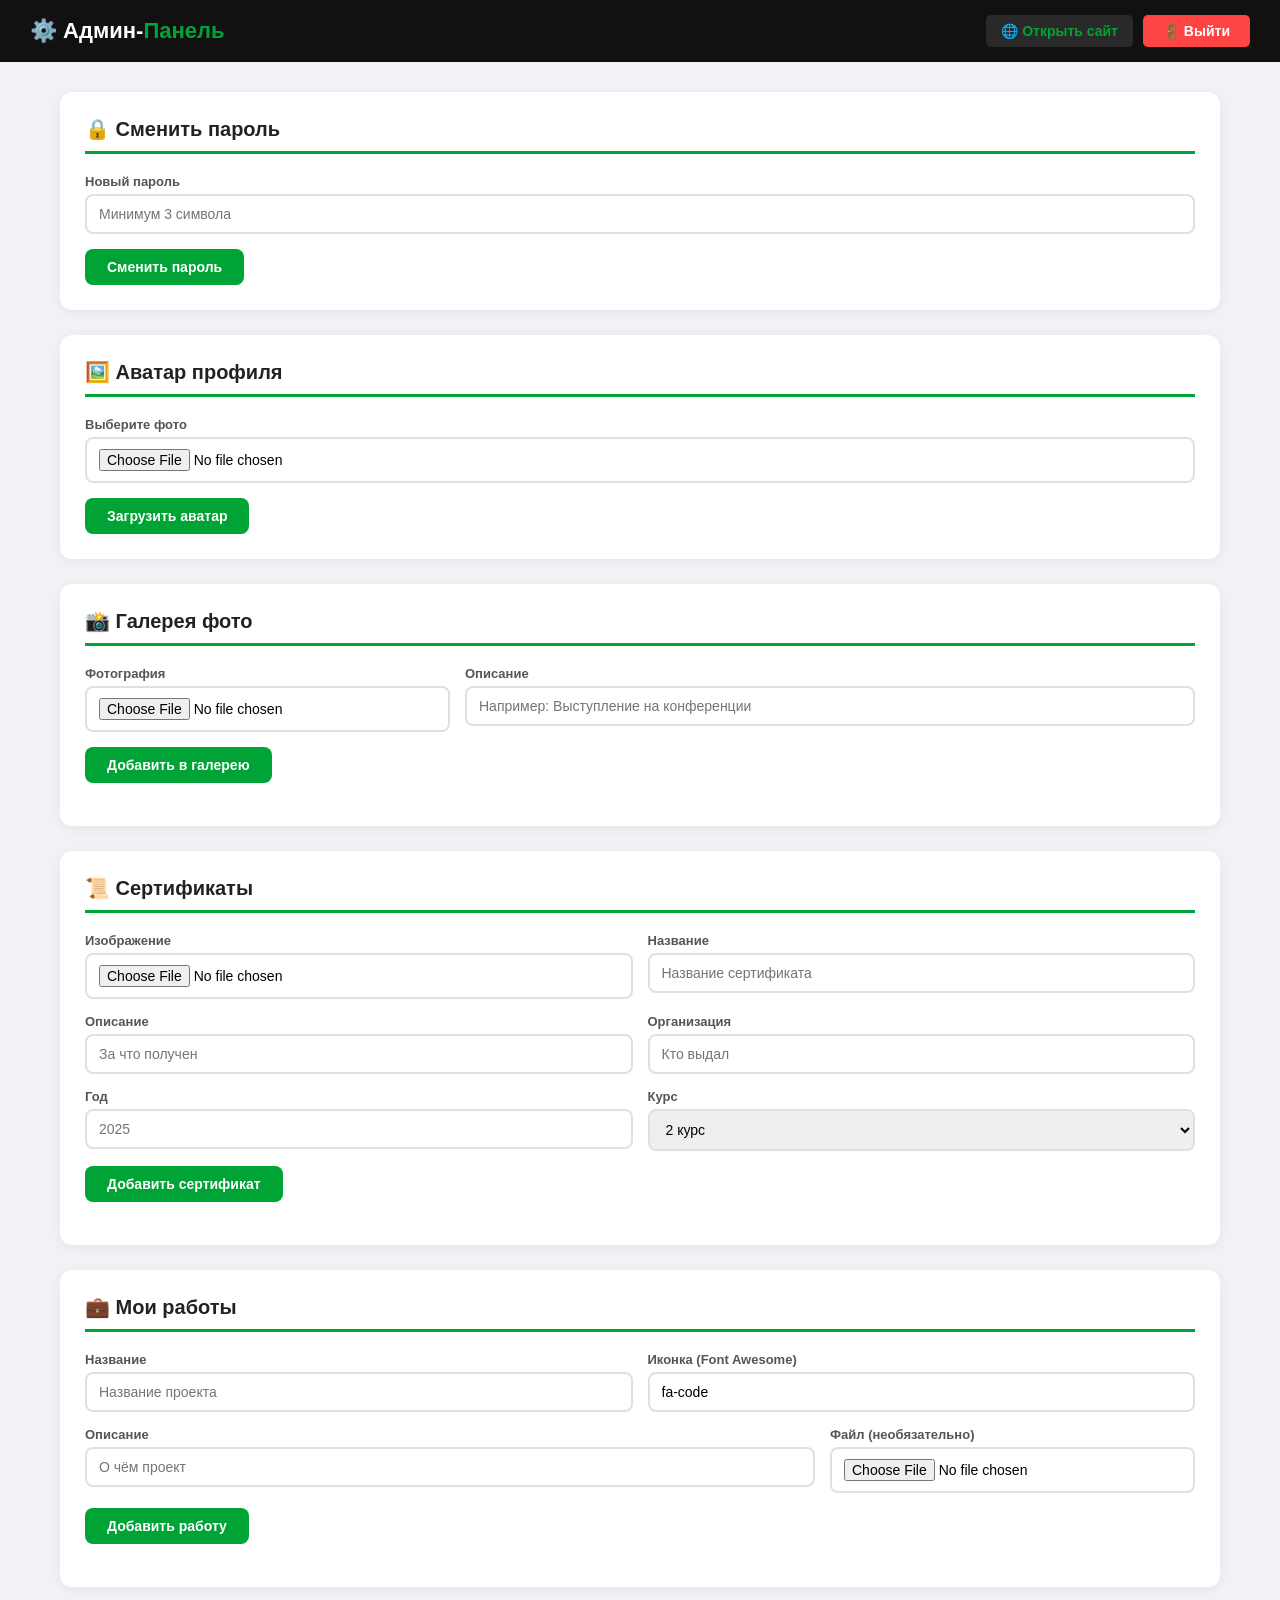
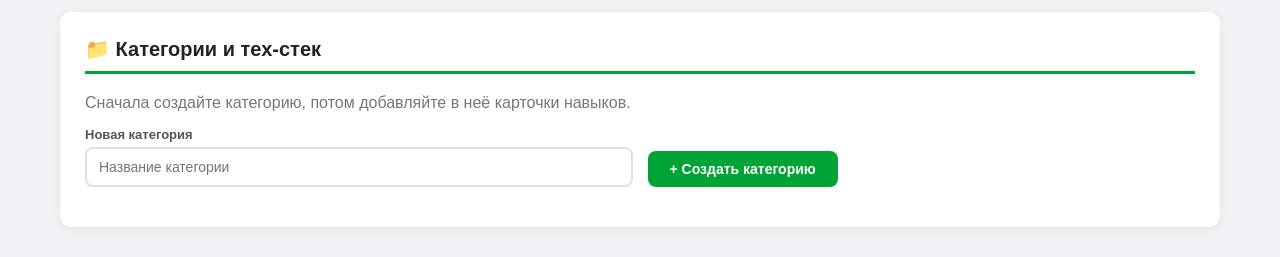
==== commit 91fb0340: "Финальная версия с диаграммой и категориями" ====
--- a/templates/admin.html
+++ b/templates/admin.html
@@ -6,108 +6,472 @@
     <title>Админ-панель</title>
     <link rel="stylesheet" href="https://cdnjs.cloudflare.com/ajax/libs/font-awesome/6.4.0/css/all.min.css">
     <style>
-        *{margin:0;padding:0;box-sizing:border-box;font-family:'Segoe UI',sans-serif}
-        body{background:#f5f5f5}
-        .header{background:#111;color:white;padding:15px 30px;display:flex;justify-content:space-between;align-items:center;flex-wrap:wrap;gap:10px}
-        .header h1{font-size:22px}.header h1 span{color:#00a336}
-        .logout-btn{background:#ff4444;color:white;padding:8px 20px;border:none;border-radius:5px;cursor:pointer;text-decoration:none;font-weight:600}
-        .container{max-width:1200px;margin:30px auto;padding:0 20px}
-        .section{background:white;border-radius:10px;padding:25px;margin-bottom:30px;box-shadow:0 2px 10px rgba(0,0,0,.1)}
-        .section h2{margin-bottom:20px;color:#333;border-bottom:3px solid #00a336;padding-bottom:10px}
-        .form-row{display:flex;gap:15px;margin-bottom:15px;flex-wrap:wrap}
-        .form-group{flex:1;min-width:200px}
-        .form-group label{display:block;margin-bottom:5px;font-weight:600;color:#555}
-        .form-group input,.form-group textarea,.form-group select{width:100%;padding:10px;border:2px solid #e0e0e0;border-radius:5px;font-size:14px}
-        .form-group input:focus,.form-group textarea:focus,.form-group select:focus{outline:none;border-color:#00a336}
-        .btn{background:#00a336;color:white;padding:10px 25px;border:none;border-radius:5px;cursor:pointer;font-size:16px;font-weight:600;margin:3px}
-        .btn:hover{background:#008a2d}
-        .btn-sm{padding:5px 12px;font-size:13px}
-        .btn-red{background:#ff4444}.btn-red:hover{background:#cc0000}
-        .items-grid{display:grid;grid-template-columns:repeat(auto-fill,minmax(250px,1fr));gap:20px;margin-top:20px}
-        .item-card{background:#f9f9f9;border-radius:8px;overflow:hidden;box-shadow:0 2px 5px rgba(0,0,0,.1);position:relative}
-        .item-card img{width:100%;height:180px;object-fit:cover}
-        .item-info{padding:15px}.item-info h3{font-size:16px;margin-bottom:5px}.item-info p{font-size:13px;color:#777}
-        .delete-btn{position:absolute;top:10px;right:10px;background:rgba(255,0,0,.8);color:white;border:none;width:30px;height:30px;border-radius:50%;cursor:pointer;font-size:16px}
-        .delete-btn:hover{background:red}
-        .success-msg{background:#4CAF50;color:white;padding:10px;border-radius:5px;margin-bottom:15px;display:none}
-        .error-msg{background:#f44336;color:white;padding:10px;border-radius:5px;margin-bottom:15px;display:none}
-        .edit-row{display:flex;gap:8px;align-items:center;flex-wrap:wrap;padding:8px;background:#f0f0f0;border-radius:5px;margin-bottom:6px}
-        .edit-row input{padding:6px 10px;border:1px solid #ddd;border-radius:4px;font-size:13px}
-        .edit-row input[type="number"]{width:65px}
-        .edit-row input[type="text"]{flex:1;min-width:80px}
-        .edit-row select{padding:6px 10px;border:1px solid #ddd;border-radius:4px;font-size:13px}
-        .category-title{font-weight:700;color:#00a336;margin:15px 0 10px;font-size:16px}
+        * { margin: 0; padding: 0; box-sizing: border-box; font-family: 'Segoe UI', sans-serif; }
+        body { background: #f0f2f5; }
+        
+        /* Шапка */
+        .header { background: #111; color: white; padding: 15px 30px; display: flex; justify-content: space-between; align-items: center; flex-wrap: wrap; gap: 10px; }
+        .header h1 { font-size: 22px; }
+        .header h1 span { color: #00a336; }
+        .header-btns { display: flex; gap: 10px; align-items: center; }
+        .logout-btn { background: #ff4444; color: white; padding: 8px 20px; border: none; border-radius: 5px; cursor: pointer; text-decoration: none; font-weight: 600; font-size: 14px; }
+        .site-link { color: #00a336; text-decoration: none; font-weight: 600; font-size: 14px; padding: 8px 15px; background: rgba(255,255,255,0.1); border-radius: 5px; }
+        
+        /* Контейнер */
+        .container { max-width: 1200px; margin: 30px auto; padding: 0 20px; }
+        
+        /* Секции */
+        .section { background: white; border-radius: 12px; padding: 25px; margin-bottom: 25px; box-shadow: 0 2px 12px rgba(0,0,0,0.06); }
+        .section h2 { margin-bottom: 20px; color: #222; border-bottom: 3px solid #00a336; padding-bottom: 10px; font-size: 20px; }
+        
+        /* Формы */
+        .form-row { display: flex; gap: 15px; margin-bottom: 15px; flex-wrap: wrap; }
+        .form-group { flex: 1; min-width: 180px; }
+        .form-group label { display: block; margin-bottom: 5px; font-weight: 600; color: #555; font-size: 13px; }
+        .form-group input,
+        .form-group textarea,
+        .form-group select { width: 100%; padding: 10px 12px; border: 2px solid #e0e0e0; border-radius: 8px; font-size: 14px; transition: border 0.2s; }
+        .form-group input:focus,
+        .form-group textarea:focus,
+        .form-group select:focus { outline: none; border-color: #00a336; }
+        
+        /* Кнопки */
+        .btn { background: #00a336; color: white; padding: 10px 22px; border: none; border-radius: 8px; cursor: pointer; font-size: 14px; font-weight: 600; transition: background 0.2s; }
+        .btn:hover { background: #008a2d; }
+        .btn-sm { padding: 6px 14px; font-size: 12px; }
+        .btn-red { background: #ff4444; }
+        .btn-red:hover { background: #cc0000; }
+        .btn-outline { background: white; color: #00a336; border: 2px solid #00a336; }
+        .btn-outline:hover { background: #00a336; color: white; }
+        
+        /* Сетка карточек */
+        .items-grid { display: grid; grid-template-columns: repeat(auto-fill, minmax(240px, 1fr)); gap: 18px; margin-top: 18px; }
+        .item-card { background: #fafafa; border-radius: 10px; overflow: hidden; box-shadow: 0 2px 8px rgba(0,0,0,0.06); position: relative; transition: transform 0.2s; }
+        .item-card:hover { transform: translateY(-3px); }
+        .item-card img { width: 100%; height: 170px; object-fit: cover; }
+        .item-info { padding: 14px; }
+        .item-info h3 { font-size: 15px; margin-bottom: 4px; }
+        .item-info p { font-size: 12px; color: #777; }
+        .delete-btn { position: absolute; top: 8px; right: 8px; background: rgba(255,0,0,0.8); color: white; border: none; width: 28px; height: 28px; border-radius: 50%; cursor: pointer; font-size: 14px; }
+        .delete-btn:hover { background: red; }
+        
+        /* Сообщения */
+        .success-msg { background: #4CAF50; color: white; padding: 10px 15px; border-radius: 8px; margin-bottom: 15px; display: none; }
+        .error-msg { background: #f44336; color: white; padding: 10px 15px; border-radius: 8px; margin-bottom: 15px; display: none; }
+        
+        /* Редактируемые строки */
+        .edit-row { display: flex; gap: 8px; align-items: center; flex-wrap: wrap; padding: 8px 10px; background: #f5f5f5; border-radius: 8px; margin-bottom: 6px; }
+        .edit-row input,
+        .edit-row select { padding: 7px 10px; border: 1px solid #ddd; border-radius: 6px; font-size: 13px; }
+        .edit-row input[type="number"] { width: 70px; }
+        .edit-row input[type="text"] { flex: 1; min-width: 80px; }
+        .edit-row select { width: 100px; }
+        
+        /* Заголовки категорий */
+        .category-block { background: #fff; border: 1px solid #e0e0e0; border-radius: 10px; padding: 15px; margin-bottom: 15px; }
+        .category-block h3 { color: #00a336; margin-bottom: 10px; font-size: 16px; display: flex; justify-content: space-between; align-items: center; }
+        
+        /* Табы */
+        .tab-buttons { display: flex; gap: 5px; margin-bottom: 18px; flex-wrap: wrap; }
+        .tab-btn { padding: 8px 18px; border: 2px solid #00a336; background: white; border-radius: 20px; cursor: pointer; font-weight: 600; font-size: 13px; transition: all 0.2s; }
+        .tab-btn.active { background: #00a336; color: white; }
     </style>
 </head>
 <body>
-<div class="header"><h1>Админ-<span>Панель</span></h1><a href="/logout" class="logout-btn">Выйти</a></div>
+
+<!-- ШАПКА -->
+<div class="header">
+    <h1>⚙️ Админ-<span>Панель</span></h1>
+    <div class="header-btns">
+        <a href="/" class="site-link" target="_blank">🌐 Открыть сайт</a>
+        <a href="/logout" class="logout-btn">🚪 Выйти</a>
+    </div>
+</div>
+
 <div class="container">
 
-<!-- Аватар -->
-<div class="section"><h2>🖼️ Аватар</h2><div class="success-msg" id="avatarSuccess">✅ Обновлён!</div>
-<form id="avatarForm" enctype="multipart/form-data"><div class="form-row"><div class="form-group"><label>Фото</label><input type="file" name="avatar" accept="image/*" required></div></div><button class="btn">Обновить</button></form></div>
-
-<!-- Галерея -->
-<div class="section"><h2>📸 Галерея</h2><div class="success-msg" id="gallerySuccess">✅</div>
-<form id="galleryForm" enctype="multipart/form-data"><div class="form-row"><div class="form-group"><label>Фото</label><input type="file" name="photo" accept="image/*" required></div><div class="form-group" style="flex:2"><label>Описание</label><input type="text" name="description"></div></div><button class="btn">Добавить</button></form>
-<div class="items-grid" id="galleryItems"></div></div>
-
-<!-- Сертификаты -->
-<div class="section"><h2>📜 Сертификаты</h2><div class="success-msg" id="certSuccess">✅</div>
-<form id="certForm" enctype="multipart/form-data"><div class="form-row"><div class="form-group"><label>Фото</label><input type="file" name="photo" accept="image/*" required></div><div class="form-group"><label>Название</label><input type="text" name="title" required></div></div><div class="form-row"><div class="form-group"><label>Описание</label><input type="text" name="description"></div><div class="form-group"><label>Организация</label><input type="text" name="organization"></div></div><div class="form-row"><div class="form-group"><label>Год</label><input type="text" name="year"></div><div class="form-group"><label>Курс</label><select name="course"><option value="1">1</option><option value="2" selected>2</option><option value="3">3</option><option value="4">4</option></select></div></div><button class="btn">Добавить</button></form>
-<div class="items-grid" id="certItems"></div></div>
-
-<!-- Работы -->
-<div class="section"><h2>💼 Работы</h2><div class="success-msg" id="workSuccess">✅</div>
-<form id="workForm" enctype="multipart/form-data"><div class="form-row"><div class="form-group"><label>Название</label><input type="text" name="title" required></div><div class="form-group"><label>Иконка</label><input type="text" name="icon" value="fa-code"></div></div><div class="form-row"><div class="form-group" style="flex:2"><label>Описание</label><input type="text" name="description"></div><div class="form-group"><label>Файл</label><input type="file" name="file"></div></div><button class="btn">Добавить</button></form>
-<div class="items-grid" id="workItems"></div></div>
-
-<!-- Навыки -->
-<div class="section"><h2>📊 Навыки</h2><div class="success-msg" id="skillsSuccess">✅</div>
-<div id="skillsEdit"></div>
-<button class="btn" onclick="addSkill()">+ Добавить</button><button class="btn" onclick="saveSkills()">Сохранить</button></div>
-
-<!-- Тех-стек -->
-<div class="section"><h2>🔧 Тех-стек</h2><div class="success-msg" id="techSuccess">✅</div>
-<div id="techstackEdit"></div>
-<button class="btn" onclick="addTech()">+ Добавить</button><button class="btn" onclick="saveTechstack()">Сохранить</button></div>
-
-<!-- Категории -->
-<div class="section"><h2>📁 Категории</h2>
-<form id="catForm"><div class="form-row"><div class="form-group"><input type="text" id="catName" placeholder="Новая категория"></div></div><button class="btn">Добавить</button></form>
-<div id="catList"></div></div>
+    <!-- СМЕНА ПАРОЛЯ -->
+    <div class="section">
+        <h2>🔒 Сменить пароль</h2>
+        <div class="success-msg" id="passSuccess">✅ Пароль изменён!</div>
+        <div class="error-msg" id="passError"></div>
+        <div class="form-row">
+            <div class="form-group"><label>Новый пароль</label><input type="text" id="newPassword" placeholder="Минимум 3 символа"></div>
+        </div>
+        <button class="btn" onclick="changePassword()">Сменить пароль</button>
+    </div>
+
+    <!-- АВАТАР -->
+    <div class="section">
+        <h2>🖼️ Аватар профиля</h2>
+        <div class="success-msg" id="avatarSuccess">✅ Аватар обновлён!</div>
+        <form id="avatarForm" enctype="multipart/form-data">
+            <div class="form-row">
+                <div class="form-group"><label>Выберите фото</label><input type="file" name="avatar" accept="image/*" required></div>
+            </div>
+            <button type="submit" class="btn">Загрузить аватар</button>
+        </form>
+    </div>
+
+    <!-- ГАЛЕРЕЯ -->
+    <div class="section">
+        <h2>📸 Галерея фото</h2>
+        <div class="success-msg" id="gallerySuccess">✅ Фото добавлено!</div>
+        <div class="error-msg" id="galleryError"></div>
+        <form id="galleryForm" enctype="multipart/form-data">
+            <div class="form-row">
+                <div class="form-group"><label>Фотография</label><input type="file" name="photo" accept="image/*" required></div>
+                <div class="form-group" style="flex:2"><label>Описание</label><input type="text" name="description" placeholder="Например: Выступление на конференции"></div>
+            </div>
+            <button type="submit" class="btn">Добавить в галерею</button>
+        </form>
+        <div class="items-grid" id="galleryItems"></div>
+    </div>
+
+    <!-- СЕРТИФИКАТЫ -->
+    <div class="section">
+        <h2>📜 Сертификаты</h2>
+        <div class="success-msg" id="certSuccess">✅ Сертификат добавлен!</div>
+        <div class="error-msg" id="certError"></div>
+        <form id="certForm" enctype="multipart/form-data">
+            <div class="form-row">
+                <div class="form-group"><label>Изображение</label><input type="file" name="photo" accept="image/*" required></div>
+                <div class="form-group"><label>Название</label><input type="text" name="title" placeholder="Название сертификата" required></div>
+            </div>
+            <div class="form-row">
+                <div class="form-group"><label>Описание</label><input type="text" name="description" placeholder="За что получен"></div>
+                <div class="form-group"><label>Организация</label><input type="text" name="organization" placeholder="Кто выдал"></div>
+            </div>
+            <div class="form-row">
+                <div class="form-group"><label>Год</label><input type="text" name="year" placeholder="2025"></div>
+                <div class="form-group"><label>Курс</label><select name="course">
+                    <option value="1">1 курс</option><option value="2" selected>2 курс</option><option value="3">3 курс</option><option value="4">4 курс</option>
+                </select></div>
+            </div>
+            <button type="submit" class="btn">Добавить сертификат</button>
+        </form>
+        <div class="items-grid" id="certItems"></div>
+    </div>
+
+    <!-- РАБОТЫ -->
+    <div class="section">
+        <h2>💼 Мои работы</h2>
+        <div class="success-msg" id="workSuccess">✅ Работа добавлена!</div>
+        <form id="workForm" enctype="multipart/form-data">
+            <div class="form-row">
+                <div class="form-group"><label>Название</label><input type="text" name="title" placeholder="Название проекта" required></div>
+                <div class="form-group"><label>Иконка (Font Awesome)</label><input type="text" name="icon" value="fa-code" placeholder="fa-code"></div>
+            </div>
+            <div class="form-row">
+                <div class="form-group" style="flex:2"><label>Описание</label><input type="text" name="description" placeholder="О чём проект"></div>
+                <div class="form-group"><label>Файл (необязательно)</label><input type="file" name="file"></div>
+            </div>
+            <button type="submit" class="btn">Добавить работу</button>
+        </form>
+        <div class="items-grid" id="workItems"></div>
+    </div>
+
+    <!-- КАТЕГОРИИ И ТЕХ-СТЕК -->
+    <div class="section">
+        <h2>📁 Категории и тех-стек</h2>
+        <p style="color:#777;margin-bottom:15px;">Сначала создайте категорию, потом добавляйте в неё карточки навыков.</p>
+        
+        <!-- Добавление категории -->
+        <div class="form-row">
+            <div class="form-group"><label>Новая категория</label><input type="text" id="newCategoryName" placeholder="Название категории"></div>
+            <div class="form-group" style="align-self:flex-end"><button class="btn" onclick="addCategory()">+ Создать категорию</button></div>
+        </div>
+        <div class="success-msg" id="catSuccess">✅ Категория создана!</div>
+        
+        <!-- Список категорий с карточками -->
+        <div id="categoriesContainer"></div>
+    </div>
 
 </div>
+
 <script>
-fetch('/api/check-auth').then(r=>r.json()).then(d=>{if(!d.authenticated)location.href='/login'});
-function showMsg(id){document.getElementById(id).style.display='block';setTimeout(()=>document.getElementById(id).style.display='none',2000)}
-// Аватар
-document.getElementById('avatarForm').addEventListener('submit',function(e){e.preventDefault();fetch('/api/avatar',{method:'POST',body:new FormData(this)}).then(r=>r.json()).then(d=>{if(d.success){showMsg('avatarSuccess');this.reset()}})});
-// Галерея
-function loadGallery(){fetch('/api/gallery').then(r=>r.json()).then(items=>{document.getElementById('galleryItems').innerHTML=items.map(i=>`<div class="item-card"><img src="${i.photo}"><button class="delete-btn" onclick="del('gallery',${i.id})">✕</button><div class="item-info"><p>${i.description||''}</p></div></div>`).join('')})}
-document.getElementById('galleryForm').addEventListener('submit',function(e){e.preventDefault();fetch('/api/gallery',{method:'POST',body:new FormData(this)}).then(r=>r.json()).then(d=>{if(d.success){showMsg('gallerySuccess');this.reset();loadGallery()}})});
-// Сертификаты
-function loadCerts(){fetch('/api/certificates').then(r=>r.json()).then(items=>{document.getElementById('certItems').innerHTML=items.map(i=>`<div class="item-card"><img src="${i.photo}"><button class="delete-btn" onclick="del('certificates',${i.id})">✕</button><div class="item-info"><h3>${i.title}</h3><p>${i.organization||''} | ${i.year||''}</p><p>${i.course} курс</p></div></div>`).join('')})}
-document.getElementById('certForm').addEventListener('submit',function(e){e.preventDefault();fetch('/api/certificates',{method:'POST',body:new FormData(this)}).then(r=>r.json()).then(d=>{if(d.success){showMsg('certSuccess');this.reset();loadCerts()}})});
-// Работы
-function loadWorks(){fetch('/api/works').then(r=>r.json()).then(items=>{document.getElementById('workItems').innerHTML=items.map(i=>`<div class="item-card"><div class="item-info"><h3><i class="fas ${i.icon}"></i> ${i.title}</h3><p>${i.description||''}</p>${i.file_path?`<a href="/${i.file_path}" class="btn btn-sm" download>📥</a>`:''}</div><button class="delete-btn" onclick="del('works',${i.id})">✕</button></div>`).join('')})}
-document.getElementById('workForm').addEventListener('submit',function(e){e.preventDefault();fetch('/api/works',{method:'POST',body:new FormData(this)}).then(r=>r.json()).then(d=>{if(d.success){showMsg('workSuccess');this.reset();loadWorks()}})});
-// Навыки
-function loadSkills(){fetch('/api/skills').then(r=>r.json()).then(items=>{document.getElementById('skillsEdit').innerHTML=items.map(i=>`<div class="edit-row"><input type="text" value="${i.name}" data-id="${i.id}" class="sk-name"> <input type="number" value="${i.percent}" data-id="${i.id}" class="sk-pct" min="0" max="100">% <input type="number" value="${i.sort_order}" data-id="${i.id}" class="sk-ord" style="width:50px" title="Порядок"> <button class="btn btn-red btn-sm" onclick="del('skills',${i.id})">✕</button></div>`).join('')})}
-function addSkill(){fetch('/api/skills',{method:'POST',headers:{'Content-Type':'application/json'},body:JSON.stringify({name:'Новый',percent:50})}).then(()=>loadSkills())}
-function saveSkills(){document.querySelectorAll('#skillsEdit .edit-row').forEach(r=>{const id=r.querySelector('.sk-name').dataset.id;fetch(`/api/skills/${id}`,{method:'PUT',headers:{'Content-Type':'application/json'},body:JSON.stringify({name:r.querySelector('.sk-name').value,percent:r.querySelector('.sk-pct').value,sort_order:r.querySelector('.sk-ord').value})})});showMsg('skillsSuccess')}
-// Тех-стек
-function loadTechstack(){fetch('/api/techstack').then(r=>r.json()).then(items=>{let html='',curCat='';items.forEach(i=>{if(i.category!==curCat){curCat=i.category;html+=`<div class="category-title">${curCat}</div>`}html+=`<div class="edit-row"><input type="text" value="${i.name}" data-id="${i.id}" class="t-name" style="flex:2"> <select data-id="${i.id}" class="t-icon"><option value="fab fa-python" ${i.icon==='fab fa-python'?'selected':''}>Python</option><option value="fas fa-code" ${i.icon==='fas fa-code'?'selected':''}>Код</option><option value="fas fa-database" ${i.icon==='fas fa-database'?'selected':''}>БД</option><option value="fas fa-file-word" ${i.icon==='fas fa-file-word'?'selected':''}>Word</option><option value="fas fa-file-excel" ${i.icon==='fas fa-file-excel'?'selected':''}>Excel</option><option value="fas fa-file-powerpoint" ${i.icon==='fas fa-file-powerpoint'?'selected':''}>PPT</option><option value="fas fa-paint-brush" ${i.icon==='fas fa-paint-brush'?'selected':''}>Кисть</option><option value="fas fa-vector-square" ${i.icon==='fas fa-vector-square'?'selected':''}>Вектор</option><option value="fas fa-edit" ${i.icon==='fas fa-edit'?'selected':''}>Правка</option><option value="fas fa-brain" ${i.icon==='fas fa-brain'?'selected':''}>AI</option><option value="fas fa-search" ${i.icon==='fas fa-search'?'selected':''}>Поиск</option><option value="fas fa-image" ${i.icon==='fas fa-image'?'selected':''}>Фото</option></select> <input type="number" value="${i.percent}" data-id="${i.id}" class="t-pct" min="0" max="100">% <input type="text" value="${i.subtitle||''}" data-id="${i.id}" class="t-sub" placeholder="Подпись"> <input type="text" value="${i.category}" data-id="${i.id}" class="t-cat" style="width:100px" placeholder="Категория"> <input type="number" value="${i.sort_order}" data-id="${i.id}" class="t-ord" style="width:50px" title="Порядок"> <button class="btn btn-red btn-sm" onclick="del('techstack',${i.id})">✕</button></div>`});document.getElementById('techstackEdit').innerHTML=html})}
-function addTech(){fetch('/api/techstack',{method:'POST',headers:{'Content-Type':'application/json'},body:JSON.stringify({category:'Новая категория',name:'Новый',icon:'fa-code',percent:50})}).then(()=>loadTechstack())}
-function saveTechstack(){document.querySelectorAll('#techstackEdit .edit-row').forEach(r=>{const id=r.querySelector('.t-name').dataset.id;fetch(`/api/techstack/${id}`,{method:'PUT',headers:{'Content-Type':'application/json'},body:JSON.stringify({name:r.querySelector('.t-name').value,icon:r.querySelector('.t-icon').value,percent:r.querySelector('.t-pct').value,subtitle:r.querySelector('.t-sub').value,category:r.querySelector('.t-cat').value,sort_order:r.querySelector('.t-ord').value})})});showMsg('techSuccess')}
-// Категории
-function loadCats(){fetch('/api/categories').then(r=>r.json()).then(items=>{document.getElementById('catList').innerHTML=items.map(i=>`<div class="edit-row"><input type="text" value="${i.name}" data-id="${i.id}" class="c-name"> <input type="number" value="${i.sort_order}" data-id="${i.id}" class="c-ord" style="width:60px"> <button class="btn btn-red btn-sm" onclick="del('categories',${i.id})">✕</button></div>`).join('')})}
-document.getElementById('catForm').addEventListener('submit',function(e){e.preventDefault();fetch('/api/categories',{method:'POST',headers:{'Content-Type':'application/json'},body:JSON.stringify({name:document.getElementById('catName').value})}).then(()=>{document.getElementById('catName').value='';loadCats()})})
-function saveAllCats(){document.querySelectorAll('#catList .edit-row').forEach(r=>{const id=r.querySelector('.c-name').dataset.id;fetch(`/api/categories/${id}`,{method:'PUT',headers:{'Content-Type':'application/json'},body:JSON.stringify({name:r.querySelector('.c-name').value,sort_order:r.querySelector('.c-ord').value})})})}
-setInterval(saveAllCats,3000);
-
-function del(type,id){if(confirm('Удалить?'))fetch(`/api/${type}/${id}`,{method:'DELETE'}).then(()=>{loadGallery();loadCerts();loadWorks();loadSkills();loadTechstack();loadCats()})}
-loadGallery();loadCerts();loadWorks();loadSkills();loadTechstack();loadCats();
+// ──────────────────────────────────────
+// ПРОВЕРКА АВТОРИЗАЦИИ
+// ──────────────────────────────────────
+fetch('/api/check-auth').then(r => r.json()).then(d => { if (!d.authenticated) location.href = '/login'; });
+
+function showMsg(id) {
+    document.getElementById(id).style.display = 'block';
+    setTimeout(() => document.getElementById(id).style.display = 'none', 2500);
+}
+
+// ──────────────────────────────────────
+// СМЕНА ПАРОЛЯ
+// ──────────────────────────────────────
+function changePassword() {
+    const pass = document.getElementById('newPassword').value;
+    if (pass.length < 3) {
+        document.getElementById('passError').textContent = '❌ Пароль должен быть минимум 3 символа';
+        document.getElementById('passError').style.display = 'block';
+        return;
+    }
+    fetch('/api/change-password', {
+        method: 'POST',
+        headers: { 'Content-Type': 'application/json' },
+        body: JSON.stringify({ password: pass })
+    })
+    .then(r => r.json())
+    .then(d => {
+        if (d.success) {
+            showMsg('passSuccess');
+            document.getElementById('passError').style.display = 'none';
+            document.getElementById('newPassword').value = '';
+        } else {
+            document.getElementById('passError').textContent = '❌ ' + d.error;
+            document.getElementById('passError').style.display = 'block';
+        }
+    });
+}
+
+// ──────────────────────────────────────
+// АВАТАР
+// ──────────────────────────────────────
+document.getElementById('avatarForm').addEventListener('submit', function(e) {
+    e.preventDefault();
+    fetch('/api/avatar', { method: 'POST', body: new FormData(this) })
+        .then(r => r.json()).then(d => { if (d.success) { showMsg('avatarSuccess'); this.reset(); } });
+});
+
+// ──────────────────────────────────────
+// ГАЛЕРЕЯ
+// ──────────────────────────────────────
+function loadGallery() {
+    fetch('/api/gallery').then(r => r.json()).then(items => {
+        document.getElementById('galleryItems').innerHTML = items.map(i =>
+            `<div class="item-card">
+                <img src="${i.photo}" alt="">
+                <button class="delete-btn" onclick="del('gallery',${i.id})">✕</button>
+                <div class="item-info"><p>${i.description || 'Без описания'}</p></div>
+            </div>`
+        ).join('');
+    });
+}
+document.getElementById('galleryForm').addEventListener('submit', function(e) {
+    e.preventDefault();
+    fetch('/api/gallery', { method: 'POST', body: new FormData(this) })
+        .then(r => r.json()).then(d => { if (d.success) { showMsg('gallerySuccess'); this.reset(); loadGallery(); } });
+});
+
+// ──────────────────────────────────────
+// СЕРТИФИКАТЫ
+// ──────────────────────────────────────
+function loadCerts() {
+    fetch('/api/certificates').then(r => r.json()).then(items => {
+        document.getElementById('certItems').innerHTML = items.map(i =>
+            `<div class="item-card">
+                <img src="${i.photo}" alt="">
+                <button class="delete-btn" onclick="del('certificates',${i.id})">✕</button>
+                <div class="item-info">
+                    <h3>${i.title}</h3>
+                    <p>${i.organization || ''} | ${i.year || ''}</p>
+                    <p>${i.course} курс</p>
+                </div>
+            </div>`
+        ).join('');
+    });
+}
+document.getElementById('certForm').addEventListener('submit', function(e) {
+    e.preventDefault();
+    fetch('/api/certificates', { method: 'POST', body: new FormData(this) })
+        .then(r => r.json()).then(d => { if (d.success) { showMsg('certSuccess'); this.reset(); loadCerts(); } });
+});
+
+// ──────────────────────────────────────
+// РАБОТЫ
+// ──────────────────────────────────────
+function loadWorks() {
+    fetch('/api/works').then(r => r.json()).then(items => {
+        document.getElementById('workItems').innerHTML = items.map(i =>
+            `<div class="item-card">
+                <div class="item-info">
+                    <h3><i class="fas ${i.icon}"></i> ${i.title}</h3>
+                    <p>${i.description || ''}</p>
+                    ${i.file_path ? `<a href="/${i.file_path}" class="btn btn-sm" download style="margin-top:8px;display:inline-block;">📥 Скачать</a>` : ''}
+                </div>
+                <button class="delete-btn" onclick="del('works',${i.id})">✕</button>
+            </div>`
+        ).join('');
+    });
+}
+document.getElementById('workForm').addEventListener('submit', function(e) {
+    e.preventDefault();
+    fetch('/api/works', { method: 'POST', body: new FormData(this) })
+        .then(r => r.json()).then(d => { if (d.success) { showMsg('workSuccess'); this.reset(); loadWorks(); } });
+});
+
+// ──────────────────────────────────────
+// КАТЕГОРИИ И ТЕХ-СТЕК
+// ──────────────────────────────────────
+let allTechstack = [];
+let allCategories = [];
+
+function addCategory() {
+    const name = document.getElementById('newCategoryName').value.trim();
+    if (!name) return;
+    fetch('/api/categories', {
+        method: 'POST',
+        headers: { 'Content-Type': 'application/json' },
+        body: JSON.stringify({ name: name })
+    })
+    .then(r => r.json())
+    .then(d => {
+        if (d.success) {
+            showMsg('catSuccess');
+            document.getElementById('newCategoryName').value = '';
+            loadAll();
+        }
+    });
+}
+
+function loadAll() {
+    Promise.all([
+        fetch('/api/categories').then(r => r.json()),
+        fetch('/api/techstack').then(r => r.json())
+    ]).then(([cats, tech]) => {
+        allCategories = cats;
+        allTechstack = tech;
+        renderCategories();
+    });
+}
+
+function renderCategories() {
+    const container = document.getElementById('categoriesContainer');
+    container.innerHTML = allCategories.map(cat => {
+        const items = allTechstack.filter(t => t.category === cat.name);
+        return `
+            <div class="category-block">
+                <h3>
+                    📁 ${cat.name}
+                    <span>
+                        <button class="btn btn-sm btn-outline" onclick="addTechItem('${cat.name}')">+ Добавить навык</button>
+                        <button class="btn btn-sm btn-red" onclick="del('categories',${cat.id})" style="margin-left:5px;">🗑️</button>
+                    </span>
+                </h3>
+                <div style="display:flex;flex-direction:column;gap:6px;">
+                    ${items.map(t => `
+                        <div class="edit-row">
+                            <input type="text" value="${t.name}" data-id="${t.id}" class="t-name" style="flex:2;" placeholder="Название">
+                            <select data-id="${t.id}" class="t-icon">
+                                <option value="fab fa-python" ${t.icon==='fab fa-python'?'selected':''}>🐍 Python</option>
+                                <option value="fas fa-code" ${t.icon==='fas fa-code'?'selected':''}>💻 Код</option>
+                                <option value="fas fa-database" ${t.icon==='fas fa-database'?'selected':''}>🗄️ БД</option>
+                                <option value="fas fa-file-word" ${t.icon==='fas fa-file-word'?'selected':''}>📄 Word</option>
+                                <option value="fas fa-file-excel" ${t.icon==='fas fa-file-excel'?'selected':''}>📊 Excel</option>
+                                <option value="fas fa-file-powerpoint" ${t.icon==='fas fa-file-powerpoint'?'selected':''}>📽️ PPT</option>
+                                <option value="fas fa-paint-brush" ${t.icon==='fas fa-paint-brush'?'selected':''}>🎨 Кисть</option>
+                                <option value="fas fa-vector-square" ${t.icon==='fas fa-vector-square'?'selected':''}>🔷 Вектор</option>
+                                <option value="fas fa-edit" ${t.icon==='fas fa-edit'?'selected':''}>✏️ Правка</option>
+                                <option value="fas fa-brain" ${t.icon==='fas fa-brain'?'selected':''}>🧠 AI</option>
+                                <option value="fas fa-search" ${t.icon==='fas fa-search'?'selected':''}>🔍 Поиск</option>
+                                <option value="fas fa-image" ${t.icon==='fas fa-image'?'selected':''}>🖼️ Фото</option>
+                            </select>
+                            <input type="number" value="${t.percent}" data-id="${t.id}" class="t-pct" min="0" max="100" style="width:65px;">%
+                            <input type="text" value="${t.subtitle || ''}" data-id="${t.id}" class="t-sub" placeholder="Подпись" style="width:130px;">
+                            <span style="display:flex;gap:3px;">
+                                <button class="btn btn-sm" onclick="moveTech(${t.id}, -1)" title="Вверх">▲</button>
+                                <button class="btn btn-sm" onclick="moveTech(${t.id}, 1)" title="Вниз">▼</button>
+                            </span>
+                            <button class="btn btn-sm btn-red" onclick="del('techstack',${t.id})">✕</button>
+                        </div>
+                    `).join('')}
+                    ${items.length === 0 ? '<p style="color:#999;padding:10px;">Нет навыков в этой категории</p>' : ''}
+                </div>
+            </div>
+        `;
+    }).join('');
+    
+    if (allCategories.length === 0) {
+        container.innerHTML = '<p style="color:#999;text-align:center;padding:20px;">Нет категорий. Создайте первую!</p>';
+    }
+}
+
+function addTechItem(categoryName) {
+    fetch('/api/techstack', {
+        method: 'POST',
+        headers: { 'Content-Type': 'application/json' },
+        body: JSON.stringify({ category: categoryName, name: 'Новый навык', icon: 'fa-code', percent: 50, subtitle: '' })
+    })
+    .then(r => r.json())
+    .then(d => { if (d.success) loadAll(); });
+}
+
+function moveTech(id, direction) {
+    const item = allTechstack.find(t => t.id === id);
+    if (!item) return;
+    const siblings = allTechstack.filter(t => t.category === item.category).sort((a,b) => a.sort_order - b.sort_order);
+    const idx = siblings.findIndex(t => t.id === id);
+    if (idx === -1) return;
+    if (direction === -1 && idx === 0) return;
+    if (direction === 1 && idx === siblings.length - 1) return;
+    
+    const swapIdx = idx + direction;
+    const temp = siblings[idx].sort_order;
+    siblings[idx].sort_order = siblings[swapIdx].sort_order;
+    siblings[swapIdx].sort_order = temp;
+    
+    Promise.all([
+        fetch(`/api/techstack/${siblings[idx].id}`, {
+            method: 'PUT',
+            headers: { 'Content-Type': 'application/json' },
+            body: JSON.stringify(siblings[idx])
+        }),
+        fetch(`/api/techstack/${siblings[swapIdx].id}`, {
+            method: 'PUT',
+            headers: { 'Content-Type': 'application/json' },
+            body: JSON.stringify(siblings[swapIdx])
+        })
+    ]).then(() => loadAll());
+}
+
+// Автосохранение при изменении полей
+document.addEventListener('change', function(e) {
+    if (e.target.closest('#categoriesContainer')) {
+        const row = e.target.closest('.edit-row');
+        if (!row) return;
+        const id = e.target.dataset.id;
+        if (!id) return;
+        const name = row.querySelector('.t-name')?.value || '';
+        const icon = row.querySelector('.t-icon')?.value || 'fa-code';
+        const percent = row.querySelector('.t-pct')?.value || 50;
+        const subtitle = row.querySelector('.t-sub')?.value || '';
+        const item = allTechstack.find(t => t.id === parseInt(id));
+        const category = item ? item.category : '';
+        
+        fetch(`/api/techstack/${id}`, {
+            method: 'PUT',
+            headers: { 'Content-Type': 'application/json' },
+            body: JSON.stringify({ name, icon, percent, subtitle, category, sort_order: item ? item.sort_order : 0 })
+        });
+    }
+});
+
+// ──────────────────────────────────────
+// УНИВЕРСАЛЬНОЕ УДАЛЕНИЕ
+// ──────────────────────────────────────
+function del(type, id) {
+    if (!confirm('Точно удалить?')) return;
+    fetch(`/api/${type}/${id}`, { method: 'DELETE' })
+        .then(() => {
+            loadGallery();
+            loadCerts();
+            loadWorks();
+            loadAll();
+        });
+}
+
+// ──────────────────────────────────────
+// ЗАГРУЗКА ПРИ СТАРТЕ
+// ──────────────────────────────────────
+loadGallery();
+loadCerts();
+loadWorks();
+loadAll();
 </script>
+
 </body>
 </html>
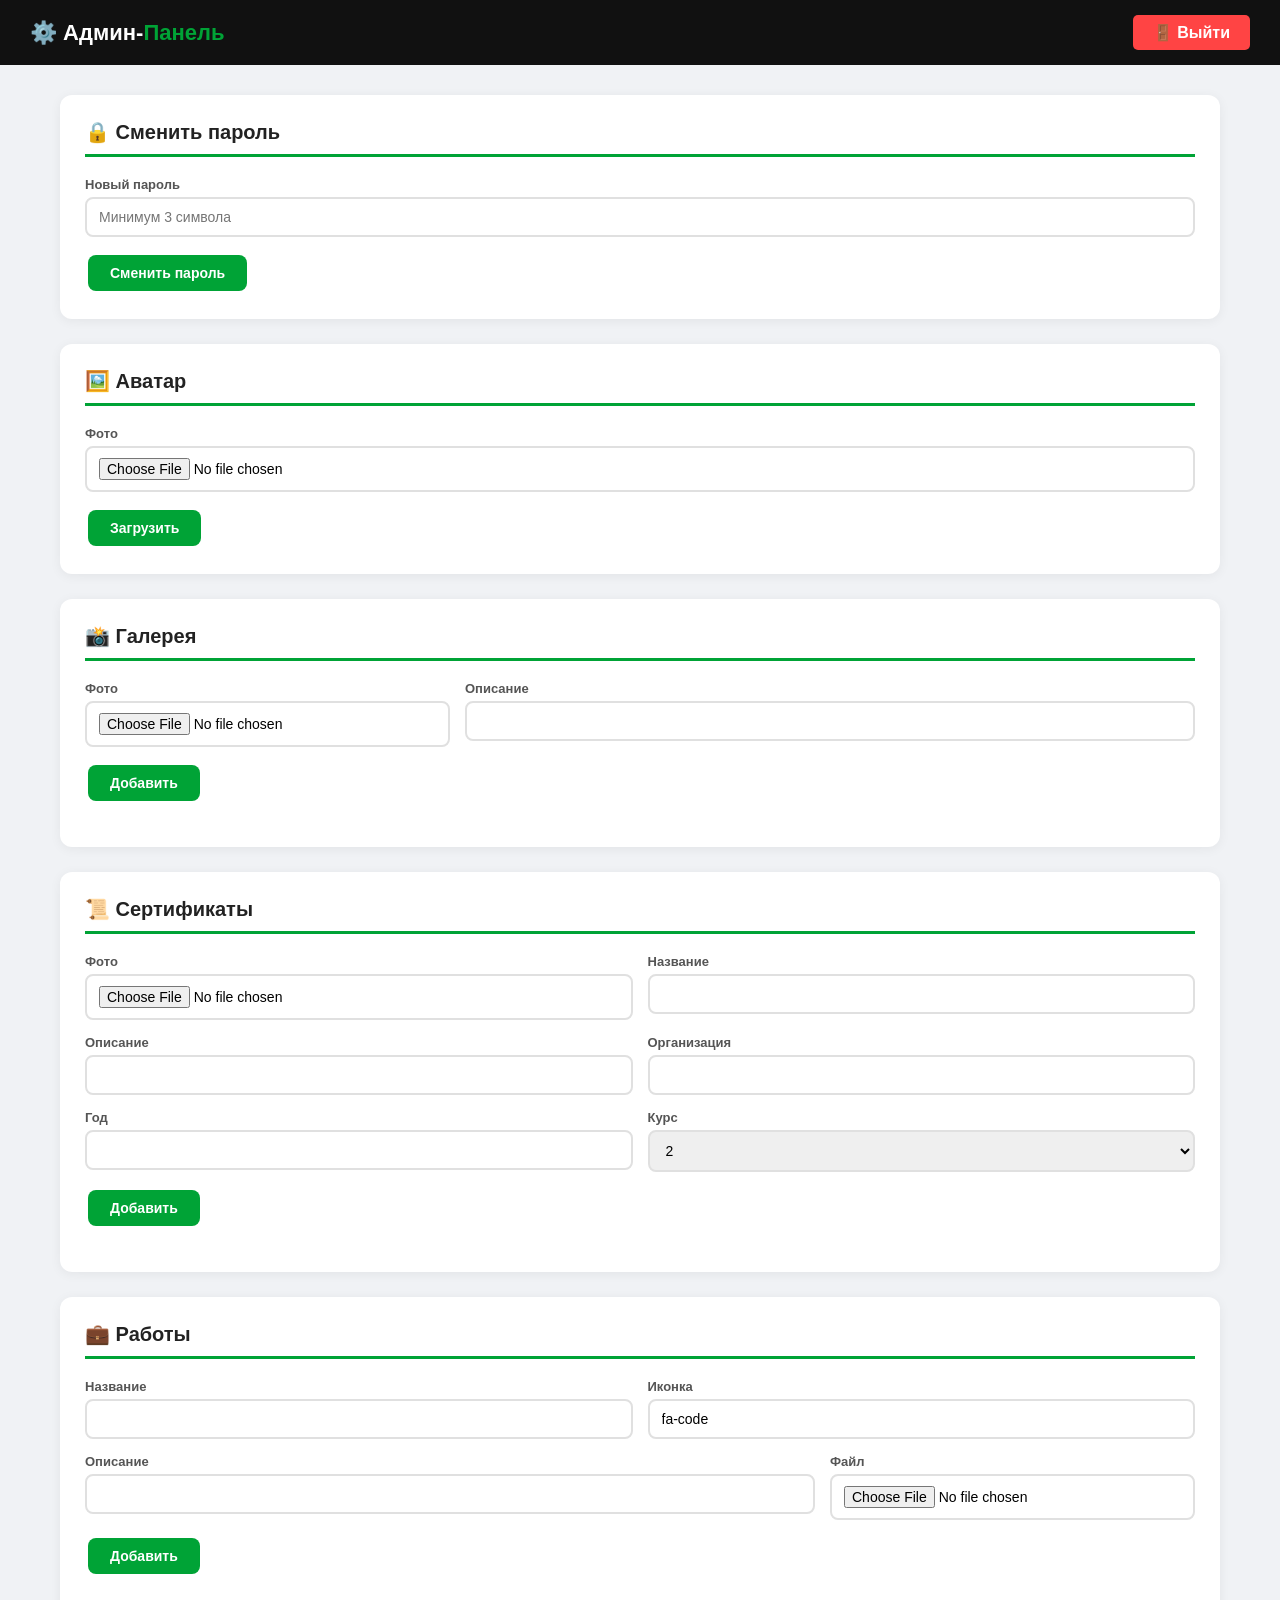
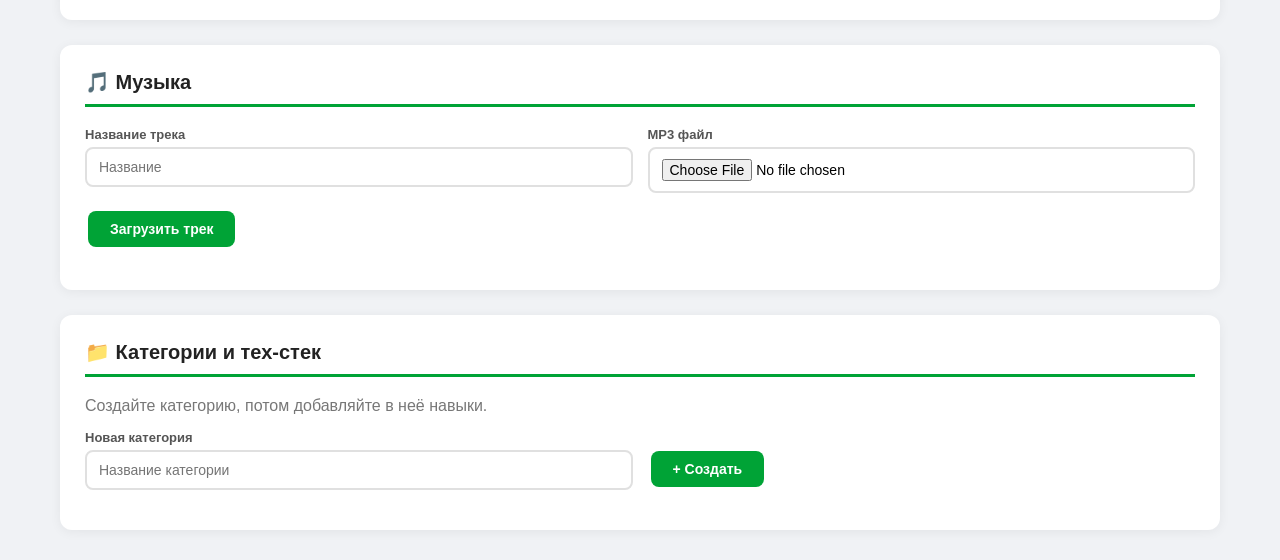
==== commit bf912330: "много пздц" ====
--- a/templates/admin.html
+++ b/templates/admin.html
@@ -8,89 +8,50 @@
     <style>
         * { margin: 0; padding: 0; box-sizing: border-box; font-family: 'Segoe UI', sans-serif; }
         body { background: #f0f2f5; }
-        
-        /* Шапка */
         .header { background: #111; color: white; padding: 15px 30px; display: flex; justify-content: space-between; align-items: center; flex-wrap: wrap; gap: 10px; }
-        .header h1 { font-size: 22px; }
-        .header h1 span { color: #00a336; }
-        .header-btns { display: flex; gap: 10px; align-items: center; }
-        .logout-btn { background: #ff4444; color: white; padding: 8px 20px; border: none; border-radius: 5px; cursor: pointer; text-decoration: none; font-weight: 600; font-size: 14px; }
-        .site-link { color: #00a336; text-decoration: none; font-weight: 600; font-size: 14px; padding: 8px 15px; background: rgba(255,255,255,0.1); border-radius: 5px; }
-        
-        /* Контейнер */
+        .header h1 { font-size: 22px; } .header h1 span { color: #00a336; }
+        .logout-btn { background: #ff4444; color: white; padding: 8px 20px; border: none; border-radius: 5px; cursor: pointer; text-decoration: none; font-weight: 600; }
         .container { max-width: 1200px; margin: 30px auto; padding: 0 20px; }
-        
-        /* Секции */
         .section { background: white; border-radius: 12px; padding: 25px; margin-bottom: 25px; box-shadow: 0 2px 12px rgba(0,0,0,0.06); }
         .section h2 { margin-bottom: 20px; color: #222; border-bottom: 3px solid #00a336; padding-bottom: 10px; font-size: 20px; }
-        
-        /* Формы */
         .form-row { display: flex; gap: 15px; margin-bottom: 15px; flex-wrap: wrap; }
         .form-group { flex: 1; min-width: 180px; }
         .form-group label { display: block; margin-bottom: 5px; font-weight: 600; color: #555; font-size: 13px; }
-        .form-group input,
-        .form-group textarea,
-        .form-group select { width: 100%; padding: 10px 12px; border: 2px solid #e0e0e0; border-radius: 8px; font-size: 14px; transition: border 0.2s; }
-        .form-group input:focus,
-        .form-group textarea:focus,
-        .form-group select:focus { outline: none; border-color: #00a336; }
-        
-        /* Кнопки */
-        .btn { background: #00a336; color: white; padding: 10px 22px; border: none; border-radius: 8px; cursor: pointer; font-size: 14px; font-weight: 600; transition: background 0.2s; }
+        .form-group input, .form-group textarea, .form-group select { width: 100%; padding: 10px 12px; border: 2px solid #e0e0e0; border-radius: 8px; font-size: 14px; }
+        .form-group input:focus, .form-group textarea:focus, .form-group select:focus { outline: none; border-color: #00a336; }
+        .btn { background: #00a336; color: white; padding: 10px 22px; border: none; border-radius: 8px; cursor: pointer; font-size: 14px; font-weight: 600; margin: 3px; }
         .btn:hover { background: #008a2d; }
-        .btn-sm { padding: 6px 14px; font-size: 12px; }
-        .btn-red { background: #ff4444; }
-        .btn-red:hover { background: #cc0000; }
+        .btn-sm { padding: 5px 10px; font-size: 12px; }
+        .btn-red { background: #ff4444; } .btn-red:hover { background: #cc0000; }
         .btn-outline { background: white; color: #00a336; border: 2px solid #00a336; }
         .btn-outline:hover { background: #00a336; color: white; }
-        
-        /* Сетка карточек */
         .items-grid { display: grid; grid-template-columns: repeat(auto-fill, minmax(240px, 1fr)); gap: 18px; margin-top: 18px; }
-        .item-card { background: #fafafa; border-radius: 10px; overflow: hidden; box-shadow: 0 2px 8px rgba(0,0,0,0.06); position: relative; transition: transform 0.2s; }
-        .item-card:hover { transform: translateY(-3px); }
+        .item-card { background: #fafafa; border-radius: 10px; overflow: hidden; box-shadow: 0 2px 8px rgba(0,0,0,0.06); position: relative; }
         .item-card img { width: 100%; height: 170px; object-fit: cover; }
-        .item-info { padding: 14px; }
-        .item-info h3 { font-size: 15px; margin-bottom: 4px; }
-        .item-info p { font-size: 12px; color: #777; }
+        .item-info { padding: 14px; } .item-info h3 { font-size: 15px; margin-bottom: 4px; } .item-info p { font-size: 12px; color: #777; }
         .delete-btn { position: absolute; top: 8px; right: 8px; background: rgba(255,0,0,0.8); color: white; border: none; width: 28px; height: 28px; border-radius: 50%; cursor: pointer; font-size: 14px; }
         .delete-btn:hover { background: red; }
-        
-        /* Сообщения */
         .success-msg { background: #4CAF50; color: white; padding: 10px 15px; border-radius: 8px; margin-bottom: 15px; display: none; }
         .error-msg { background: #f44336; color: white; padding: 10px 15px; border-radius: 8px; margin-bottom: 15px; display: none; }
-        
-        /* Редактируемые строки */
         .edit-row { display: flex; gap: 8px; align-items: center; flex-wrap: wrap; padding: 8px 10px; background: #f5f5f5; border-radius: 8px; margin-bottom: 6px; }
-        .edit-row input,
-        .edit-row select { padding: 7px 10px; border: 1px solid #ddd; border-radius: 6px; font-size: 13px; }
+        .edit-row input, .edit-row select { padding: 7px 10px; border: 1px solid #ddd; border-radius: 6px; font-size: 13px; }
         .edit-row input[type="number"] { width: 70px; }
         .edit-row input[type="text"] { flex: 1; min-width: 80px; }
         .edit-row select { width: 100px; }
-        
-        /* Заголовки категорий */
         .category-block { background: #fff; border: 1px solid #e0e0e0; border-radius: 10px; padding: 15px; margin-bottom: 15px; }
         .category-block h3 { color: #00a336; margin-bottom: 10px; font-size: 16px; display: flex; justify-content: space-between; align-items: center; }
-        
-        /* Табы */
-        .tab-buttons { display: flex; gap: 5px; margin-bottom: 18px; flex-wrap: wrap; }
-        .tab-btn { padding: 8px 18px; border: 2px solid #00a336; background: white; border-radius: 20px; cursor: pointer; font-weight: 600; font-size: 13px; transition: all 0.2s; }
-        .tab-btn.active { background: #00a336; color: white; }
     </style>
 </head>
 <body>
 
-<!-- ШАПКА -->
 <div class="header">
     <h1>⚙️ Админ-<span>Панель</span></h1>
-    <div class="header-btns">
-        <a href="/" class="site-link" target="_blank">🌐 Открыть сайт</a>
-        <a href="/logout" class="logout-btn">🚪 Выйти</a>
-    </div>
+    <a href="/logout" class="logout-btn">🚪 Выйти</a>
 </div>
 
 <div class="container">
 
-    <!-- СМЕНА ПАРОЛЯ -->
+    <!-- ПАРОЛЬ -->
     <div class="section">
         <h2>🔒 Сменить пароль</h2>
         <div class="success-msg" id="passSuccess">✅ Пароль изменён!</div>
@@ -103,27 +64,21 @@
 
     <!-- АВАТАР -->
     <div class="section">
-        <h2>🖼️ Аватар профиля</h2>
-        <div class="success-msg" id="avatarSuccess">✅ Аватар обновлён!</div>
+        <h2>🖼️ Аватар</h2>
+        <div class="success-msg" id="avatarSuccess">✅ Обновлён!</div>
         <form id="avatarForm" enctype="multipart/form-data">
-            <div class="form-row">
-                <div class="form-group"><label>Выберите фото</label><input type="file" name="avatar" accept="image/*" required></div>
-            </div>
-            <button type="submit" class="btn">Загрузить аватар</button>
+            <div class="form-row"><div class="form-group"><label>Фото</label><input type="file" name="avatar" accept="image/*" required></div></div>
+            <button class="btn">Загрузить</button>
         </form>
     </div>
 
     <!-- ГАЛЕРЕЯ -->
     <div class="section">
-        <h2>📸 Галерея фото</h2>
-        <div class="success-msg" id="gallerySuccess">✅ Фото добавлено!</div>
-        <div class="error-msg" id="galleryError"></div>
+        <h2>📸 Галерея</h2>
+        <div class="success-msg" id="gallerySuccess">✅</div>
         <form id="galleryForm" enctype="multipart/form-data">
-            <div class="form-row">
-                <div class="form-group"><label>Фотография</label><input type="file" name="photo" accept="image/*" required></div>
-                <div class="form-group" style="flex:2"><label>Описание</label><input type="text" name="description" placeholder="Например: Выступление на конференции"></div>
-            </div>
-            <button type="submit" class="btn">Добавить в галерею</button>
+            <div class="form-row"><div class="form-group"><label>Фото</label><input type="file" name="photo" accept="image/*" required></div><div class="form-group" style="flex:2"><label>Описание</label><input type="text" name="description"></div></div>
+            <button class="btn">Добавить</button>
         </form>
         <div class="items-grid" id="galleryItems"></div>
     </div>
@@ -131,347 +86,94 @@
     <!-- СЕРТИФИКАТЫ -->
     <div class="section">
         <h2>📜 Сертификаты</h2>
-        <div class="success-msg" id="certSuccess">✅ Сертификат добавлен!</div>
-        <div class="error-msg" id="certError"></div>
+        <div class="success-msg" id="certSuccess">✅</div>
         <form id="certForm" enctype="multipart/form-data">
-            <div class="form-row">
-                <div class="form-group"><label>Изображение</label><input type="file" name="photo" accept="image/*" required></div>
-                <div class="form-group"><label>Название</label><input type="text" name="title" placeholder="Название сертификата" required></div>
-            </div>
-            <div class="form-row">
-                <div class="form-group"><label>Описание</label><input type="text" name="description" placeholder="За что получен"></div>
-                <div class="form-group"><label>Организация</label><input type="text" name="organization" placeholder="Кто выдал"></div>
-            </div>
-            <div class="form-row">
-                <div class="form-group"><label>Год</label><input type="text" name="year" placeholder="2025"></div>
-                <div class="form-group"><label>Курс</label><select name="course">
-                    <option value="1">1 курс</option><option value="2" selected>2 курс</option><option value="3">3 курс</option><option value="4">4 курс</option>
-                </select></div>
-            </div>
-            <button type="submit" class="btn">Добавить сертификат</button>
+            <div class="form-row"><div class="form-group"><label>Фото</label><input type="file" name="photo" accept="image/*" required></div><div class="form-group"><label>Название</label><input type="text" name="title" required></div></div>
+            <div class="form-row"><div class="form-group"><label>Описание</label><input type="text" name="description"></div><div class="form-group"><label>Организация</label><input type="text" name="organization"></div></div>
+            <div class="form-row"><div class="form-group"><label>Год</label><input type="text" name="year"></div><div class="form-group"><label>Курс</label><select name="course"><option value="1">1</option><option value="2" selected>2</option><option value="3">3</option><option value="4">4</option></select></div></div>
+            <button class="btn">Добавить</button>
         </form>
         <div class="items-grid" id="certItems"></div>
     </div>
 
     <!-- РАБОТЫ -->
     <div class="section">
-        <h2>💼 Мои работы</h2>
-        <div class="success-msg" id="workSuccess">✅ Работа добавлена!</div>
+        <h2>💼 Работы</h2>
+        <div class="success-msg" id="workSuccess">✅</div>
         <form id="workForm" enctype="multipart/form-data">
-            <div class="form-row">
-                <div class="form-group"><label>Название</label><input type="text" name="title" placeholder="Название проекта" required></div>
-                <div class="form-group"><label>Иконка (Font Awesome)</label><input type="text" name="icon" value="fa-code" placeholder="fa-code"></div>
-            </div>
-            <div class="form-row">
-                <div class="form-group" style="flex:2"><label>Описание</label><input type="text" name="description" placeholder="О чём проект"></div>
-                <div class="form-group"><label>Файл (необязательно)</label><input type="file" name="file"></div>
-            </div>
-            <button type="submit" class="btn">Добавить работу</button>
+            <div class="form-row"><div class="form-group"><label>Название</label><input type="text" name="title" required></div><div class="form-group"><label>Иконка</label><input type="text" name="icon" value="fa-code"></div></div>
+            <div class="form-row"><div class="form-group" style="flex:2"><label>Описание</label><input type="text" name="description"></div><div class="form-group"><label>Файл</label><input type="file" name="file"></div></div>
+            <button class="btn">Добавить</button>
         </form>
         <div class="items-grid" id="workItems"></div>
+    </div>
+
+    <!-- МУЗЫКА -->
+    <div class="section">
+        <h2>🎵 Музыка</h2>
+        <div class="success-msg" id="musicSuccess">✅ Трек добавлен!</div>
+        <form id="musicForm" enctype="multipart/form-data">
+            <div class="form-row">
+                <div class="form-group"><label>Название трека</label><input type="text" name="title" placeholder="Название"></div>
+                <div class="form-group"><label>MP3 файл</label><input type="file" name="file" accept="audio/mpeg,audio/mp3" required></div>
+            </div>
+            <button type="submit" class="btn">Загрузить трек</button>
+        </form>
+        <div id="musicList" style="margin-top:15px;"></div>
     </div>
 
     <!-- КАТЕГОРИИ И ТЕХ-СТЕК -->
     <div class="section">
         <h2>📁 Категории и тех-стек</h2>
-        <p style="color:#777;margin-bottom:15px;">Сначала создайте категорию, потом добавляйте в неё карточки навыков.</p>
-        
-        <!-- Добавление категории -->
+        <p style="color:#777;margin-bottom:15px;">Создайте категорию, потом добавляйте в неё навыки.</p>
         <div class="form-row">
             <div class="form-group"><label>Новая категория</label><input type="text" id="newCategoryName" placeholder="Название категории"></div>
-            <div class="form-group" style="align-self:flex-end"><button class="btn" onclick="addCategory()">+ Создать категорию</button></div>
+            <div class="form-group" style="align-self:flex-end"><button class="btn" onclick="addCategory()">+ Создать</button></div>
         </div>
         <div class="success-msg" id="catSuccess">✅ Категория создана!</div>
-        
-        <!-- Список категорий с карточками -->
         <div id="categoriesContainer"></div>
     </div>
 
 </div>
 
 <script>
-// ──────────────────────────────────────
-// ПРОВЕРКА АВТОРИЗАЦИИ
-// ──────────────────────────────────────
-fetch('/api/check-auth').then(r => r.json()).then(d => { if (!d.authenticated) location.href = '/login'; });
+fetch('/api/check-auth').then(r=>r.json()).then(d=>{if(!d.authenticated)location.href='/login'});
+function showMsg(id){document.getElementById(id).style.display='block';setTimeout(()=>document.getElementById(id).style.display='none',2000);}
 
-function showMsg(id) {
-    document.getElementById(id).style.display = 'block';
-    setTimeout(() => document.getElementById(id).style.display = 'none', 2500);
-}
+// ПАРОЛЬ
+function changePassword(){const p=document.getElementById('newPassword').value;if(p.length<3){document.getElementById('passError').textContent='❌ Минимум 3 символа';document.getElementById('passError').style.display='block';return;}fetch('/api/change-password',{method:'POST',headers:{'Content-Type':'application/json'},body:JSON.stringify({password:p})}).then(r=>r.json()).then(d=>{if(d.success){showMsg('passSuccess');document.getElementById('newPassword').value='';document.getElementById('passError').style.display='none';}else{document.getElementById('passError').textContent='❌ '+d.error;document.getElementById('passError').style.display='block';}});}
 
-// ──────────────────────────────────────
-// СМЕНА ПАРОЛЯ
-// ──────────────────────────────────────
-function changePassword() {
-    const pass = document.getElementById('newPassword').value;
-    if (pass.length < 3) {
-        document.getElementById('passError').textContent = '❌ Пароль должен быть минимум 3 символа';
-        document.getElementById('passError').style.display = 'block';
-        return;
-    }
-    fetch('/api/change-password', {
-        method: 'POST',
-        headers: { 'Content-Type': 'application/json' },
-        body: JSON.stringify({ password: pass })
-    })
-    .then(r => r.json())
-    .then(d => {
-        if (d.success) {
-            showMsg('passSuccess');
-            document.getElementById('passError').style.display = 'none';
-            document.getElementById('newPassword').value = '';
-        } else {
-            document.getElementById('passError').textContent = '❌ ' + d.error;
-            document.getElementById('passError').style.display = 'block';
-        }
-    });
-}
+// АВАТАР
+document.getElementById('avatarForm').addEventListener('submit',function(e){e.preventDefault();fetch('/api/avatar',{method:'POST',body:new FormData(this)}).then(r=>r.json()).then(d=>{if(d.success){showMsg('avatarSuccess');this.reset();}});});
 
-// ──────────────────────────────────────
-// АВАТАР
-// ──────────────────────────────────────
-document.getElementById('avatarForm').addEventListener('submit', function(e) {
-    e.preventDefault();
-    fetch('/api/avatar', { method: 'POST', body: new FormData(this) })
-        .then(r => r.json()).then(d => { if (d.success) { showMsg('avatarSuccess'); this.reset(); } });
-});
+// ГАЛЕРЕЯ
+function loadGallery(){fetch('/api/gallery').then(r=>r.json()).then(items=>{document.getElementById('galleryItems').innerHTML=items.map(i=>`<div class="item-card"><img src="${i.photo}"><button class="delete-btn" onclick="del('gallery',${i.id})">✕</button><div class="item-info"><p>${i.description||''}</p></div></div>`).join('');});}
+document.getElementById('galleryForm').addEventListener('submit',function(e){e.preventDefault();fetch('/api/gallery',{method:'POST',body:new FormData(this)}).then(r=>r.json()).then(d=>{if(d.success){showMsg('gallerySuccess');this.reset();loadGallery();}});});
 
-// ──────────────────────────────────────
-// ГАЛЕРЕЯ
-// ──────────────────────────────────────
-function loadGallery() {
-    fetch('/api/gallery').then(r => r.json()).then(items => {
-        document.getElementById('galleryItems').innerHTML = items.map(i =>
-            `<div class="item-card">
-                <img src="${i.photo}" alt="">
-                <button class="delete-btn" onclick="del('gallery',${i.id})">✕</button>
-                <div class="item-info"><p>${i.description || 'Без описания'}</p></div>
-            </div>`
-        ).join('');
-    });
-}
-document.getElementById('galleryForm').addEventListener('submit', function(e) {
-    e.preventDefault();
-    fetch('/api/gallery', { method: 'POST', body: new FormData(this) })
-        .then(r => r.json()).then(d => { if (d.success) { showMsg('gallerySuccess'); this.reset(); loadGallery(); } });
-});
+// СЕРТИФИКАТЫ
+function loadCerts(){fetch('/api/certificates').then(r=>r.json()).then(items=>{document.getElementById('certItems').innerHTML=items.map(i=>`<div class="item-card"><img src="${i.photo}"><button class="delete-btn" onclick="del('certificates',${i.id})">✕</button><div class="item-info"><h3>${i.title}</h3><p>${i.organization||''} | ${i.year||''}</p><p>${i.course} курс</p></div></div>`).join('');});}
+document.getElementById('certForm').addEventListener('submit',function(e){e.preventDefault();fetch('/api/certificates',{method:'POST',body:new FormData(this)}).then(r=>r.json()).then(d=>{if(d.success){showMsg('certSuccess');this.reset();loadCerts();}});});
 
-// ──────────────────────────────────────
-// СЕРТИФИКАТЫ
-// ──────────────────────────────────────
-function loadCerts() {
-    fetch('/api/certificates').then(r => r.json()).then(items => {
-        document.getElementById('certItems').innerHTML = items.map(i =>
-            `<div class="item-card">
-                <img src="${i.photo}" alt="">
-                <button class="delete-btn" onclick="del('certificates',${i.id})">✕</button>
-                <div class="item-info">
-                    <h3>${i.title}</h3>
-                    <p>${i.organization || ''} | ${i.year || ''}</p>
-                    <p>${i.course} курс</p>
-                </div>
-            </div>`
-        ).join('');
-    });
-}
-document.getElementById('certForm').addEventListener('submit', function(e) {
-    e.preventDefault();
-    fetch('/api/certificates', { method: 'POST', body: new FormData(this) })
-        .then(r => r.json()).then(d => { if (d.success) { showMsg('certSuccess'); this.reset(); loadCerts(); } });
-});
+// РАБОТЫ
+function loadWorks(){fetch('/api/works').then(r=>r.json()).then(items=>{document.getElementById('workItems').innerHTML=items.map(i=>`<div class="item-card"><div class="item-info"><h3><i class="fas ${i.icon}"></i> ${i.title}</h3><p>${i.description||''}</p>${i.file_path?`<a href="/${i.file_path}" class="btn btn-sm" download>📥</a>`:''}</div><button class="delete-btn" onclick="del('works',${i.id})">✕</button></div>`).join('');});}
+document.getElementById('workForm').addEventListener('submit',function(e){e.preventDefault();fetch('/api/works',{method:'POST',body:new FormData(this)}).then(r=>r.json()).then(d=>{if(d.success){showMsg('workSuccess');this.reset();loadWorks();}});});
 
-// ──────────────────────────────────────
-// РАБОТЫ
-// ──────────────────────────────────────
-function loadWorks() {
-    fetch('/api/works').then(r => r.json()).then(items => {
-        document.getElementById('workItems').innerHTML = items.map(i =>
-            `<div class="item-card">
-                <div class="item-info">
-                    <h3><i class="fas ${i.icon}"></i> ${i.title}</h3>
-                    <p>${i.description || ''}</p>
-                    ${i.file_path ? `<a href="/${i.file_path}" class="btn btn-sm" download style="margin-top:8px;display:inline-block;">📥 Скачать</a>` : ''}
-                </div>
-                <button class="delete-btn" onclick="del('works',${i.id})">✕</button>
-            </div>`
-        ).join('');
-    });
-}
-document.getElementById('workForm').addEventListener('submit', function(e) {
-    e.preventDefault();
-    fetch('/api/works', { method: 'POST', body: new FormData(this) })
-        .then(r => r.json()).then(d => { if (d.success) { showMsg('workSuccess'); this.reset(); loadWorks(); } });
-});
+// МУЗЫКА
+function loadMusic(){fetch('/api/music').then(r=>r.json()).then(items=>{document.getElementById('musicList').innerHTML=items.map(i=>`<div class="edit-row"><span style="flex:1">🎵 ${i.title}</span><button class="btn btn-red btn-sm" onclick="del('music',${i.id})">✕</button></div>`).join('');});}
+document.getElementById('musicForm').addEventListener('submit',function(e){e.preventDefault();fetch('/api/music',{method:'POST',body:new FormData(this)}).then(r=>r.json()).then(d=>{if(d.success){showMsg('musicSuccess');this.reset();loadMusic();}});});
 
-// ──────────────────────────────────────
 // КАТЕГОРИИ И ТЕХ-СТЕК
-// ──────────────────────────────────────
-let allTechstack = [];
-let allCategories = [];
+let allTech=[],allCats=[];
+function addCategory(){const n=document.getElementById('newCategoryName').value.trim();if(!n)return;fetch('/api/categories',{method:'POST',headers:{'Content-Type':'application/json'},body:JSON.stringify({name:n})}).then(r=>r.json()).then(d=>{if(d.success){showMsg('catSuccess');document.getElementById('newCategoryName').value='';loadAll();}});}
+function loadAll(){Promise.all([fetch('/api/categories').then(r=>r.json()),fetch('/api/techstack').then(r=>r.json())]).then(([cats,tech])=>{allCats=cats;allTech=tech;renderCats();});}
+function renderCats(){document.getElementById('categoriesContainer').innerHTML=allCats.map(c=>`<div class="category-block"><h3>📁 ${c.name} <span><button class="btn btn-sm btn-outline" onclick="addTech('${c.name}')">+ Навык</button> <button class="btn btn-sm btn-red" onclick="del('categories',${c.id})">🗑️</button></span></h3>${allTech.filter(t=>t.category===c.name).map(t=>`<div class="edit-row"><input type="text" value="${t.name}" data-id="${t.id}" class="tn" style="flex:2"><select data-id="${t.id}" class="ti"><option value="fab fa-python" ${t.icon==='fab fa-python'?'selected':''}>🐍</option><option value="fas fa-code" ${t.icon==='fas fa-code'?'selected':''}>💻</option><option value="fas fa-database" ${t.icon==='fas fa-database'?'selected':''}>🗄️</option><option value="fas fa-file-word" ${t.icon==='fas fa-file-word'?'selected':''}>📄</option><option value="fas fa-file-excel" ${t.icon==='fas fa-file-excel'?'selected':''}>📊</option><option value="fas fa-file-powerpoint" ${t.icon==='fas fa-file-powerpoint'?'selected':''}>📽️</option><option value="fas fa-paint-brush" ${t.icon==='fas fa-paint-brush'?'selected':''}>🎨</option><option value="fas fa-vector-square" ${t.icon==='fas fa-vector-square'?'selected':''}>🔷</option><option value="fas fa-edit" ${t.icon==='fas fa-edit'?'selected':''}>✏️</option><option value="fas fa-brain" ${t.icon==='fas fa-brain'?'selected':''}>🧠</option><option value="fas fa-search" ${t.icon==='fas fa-search'?'selected':''}>🔍</option></select><input type="number" value="${t.percent}" data-id="${t.id}" class="tp" min="0" max="100" style="width:65px">%<input type="text" value="${t.subtitle||''}" data-id="${t.id}" class="ts" placeholder="Подпись" style="width:120px"><button class="btn btn-sm" onclick="moveT(${t.id},-1)">▲</button><button class="btn btn-sm" onclick="moveT(${t.id},1)">▼</button><button class="btn btn-sm btn-red" onclick="del('techstack',${t.id})">✕</button></div>`).join('')||'<p style="color:#999;padding:10px;">Нет навыков</p>'}</div>`).join('');}
+function addTech(cat){fetch('/api/techstack',{method:'POST',headers:{'Content-Type':'application/json'},body:JSON.stringify({category:cat,name:'Новый',icon:'fa-code',percent:50})}).then(r=>r.json()).then(d=>{if(d.success)loadAll();});}
+function moveT(id,d){const item=allTech.find(t=>t.id===id);if(!item)return;const sibs=allTech.filter(t=>t.category===item.category).sort((a,b)=>a.sort_order-b.sort_order);const idx=sibs.findIndex(t=>t.id===id);if(idx===-1||(d===-1&&idx===0)||(d===1&&idx===sibs.length-1))return;const t=sibs[idx].sort_order;sibs[idx].sort_order=sibs[idx+d].sort_order;sibs[idx+d].sort_order=t;Promise.all([fetch(`/api/techstack/${sibs[idx].id}`,{method:'PUT',headers:{'Content-Type':'application/json'},body:JSON.stringify(sibs[idx])}),fetch(`/api/techstack/${sibs[idx+d].id}`,{method:'PUT',headers:{'Content-Type':'application/json'},body:JSON.stringify(sibs[idx+d])})]).then(()=>loadAll());}
+document.addEventListener('change',function(e){if(e.target.closest('#categoriesContainer')){const r=e.target.closest('.edit-row');if(!r)return;const id=e.target.dataset.id;if(!id)return;const item=allTech.find(t=>t.id===parseInt(id));if(!item)return;fetch(`/api/techstack/${id}`,{method:'PUT',headers:{'Content-Type':'application/json'},body:JSON.stringify({name:r.querySelector('.tn')?.value||'',icon:r.querySelector('.ti')?.value||'fa-code',percent:r.querySelector('.tp')?.value||50,subtitle:r.querySelector('.ts')?.value||'',category:item.category,sort_order:item.sort_order})});}});
 
-function addCategory() {
-    const name = document.getElementById('newCategoryName').value.trim();
-    if (!name) return;
-    fetch('/api/categories', {
-        method: 'POST',
-        headers: { 'Content-Type': 'application/json' },
-        body: JSON.stringify({ name: name })
-    })
-    .then(r => r.json())
-    .then(d => {
-        if (d.success) {
-            showMsg('catSuccess');
-            document.getElementById('newCategoryName').value = '';
-            loadAll();
-        }
-    });
-}
+function del(type,id){if(!confirm('Удалить?'))return;fetch(`/api/${type}/${id}`,{method:'DELETE'}).then(()=>{loadGallery();loadCerts();loadWorks();loadMusic();loadAll();});}
 
-function loadAll() {
-    Promise.all([
-        fetch('/api/categories').then(r => r.json()),
-        fetch('/api/techstack').then(r => r.json())
-    ]).then(([cats, tech]) => {
-        allCategories = cats;
-        allTechstack = tech;
-        renderCategories();
-    });
-}
-
-function renderCategories() {
-    const container = document.getElementById('categoriesContainer');
-    container.innerHTML = allCategories.map(cat => {
-        const items = allTechstack.filter(t => t.category === cat.name);
-        return `
-            <div class="category-block">
-                <h3>
-                    📁 ${cat.name}
-                    <span>
-                        <button class="btn btn-sm btn-outline" onclick="addTechItem('${cat.name}')">+ Добавить навык</button>
-                        <button class="btn btn-sm btn-red" onclick="del('categories',${cat.id})" style="margin-left:5px;">🗑️</button>
-                    </span>
-                </h3>
-                <div style="display:flex;flex-direction:column;gap:6px;">
-                    ${items.map(t => `
-                        <div class="edit-row">
-                            <input type="text" value="${t.name}" data-id="${t.id}" class="t-name" style="flex:2;" placeholder="Название">
-                            <select data-id="${t.id}" class="t-icon">
-                                <option value="fab fa-python" ${t.icon==='fab fa-python'?'selected':''}>🐍 Python</option>
-                                <option value="fas fa-code" ${t.icon==='fas fa-code'?'selected':''}>💻 Код</option>
-                                <option value="fas fa-database" ${t.icon==='fas fa-database'?'selected':''}>🗄️ БД</option>
-                                <option value="fas fa-file-word" ${t.icon==='fas fa-file-word'?'selected':''}>📄 Word</option>
-                                <option value="fas fa-file-excel" ${t.icon==='fas fa-file-excel'?'selected':''}>📊 Excel</option>
-                                <option value="fas fa-file-powerpoint" ${t.icon==='fas fa-file-powerpoint'?'selected':''}>📽️ PPT</option>
-                                <option value="fas fa-paint-brush" ${t.icon==='fas fa-paint-brush'?'selected':''}>🎨 Кисть</option>
-                                <option value="fas fa-vector-square" ${t.icon==='fas fa-vector-square'?'selected':''}>🔷 Вектор</option>
-                                <option value="fas fa-edit" ${t.icon==='fas fa-edit'?'selected':''}>✏️ Правка</option>
-                                <option value="fas fa-brain" ${t.icon==='fas fa-brain'?'selected':''}>🧠 AI</option>
-                                <option value="fas fa-search" ${t.icon==='fas fa-search'?'selected':''}>🔍 Поиск</option>
-                                <option value="fas fa-image" ${t.icon==='fas fa-image'?'selected':''}>🖼️ Фото</option>
-                            </select>
-                            <input type="number" value="${t.percent}" data-id="${t.id}" class="t-pct" min="0" max="100" style="width:65px;">%
-                            <input type="text" value="${t.subtitle || ''}" data-id="${t.id}" class="t-sub" placeholder="Подпись" style="width:130px;">
-                            <span style="display:flex;gap:3px;">
-                                <button class="btn btn-sm" onclick="moveTech(${t.id}, -1)" title="Вверх">▲</button>
-                                <button class="btn btn-sm" onclick="moveTech(${t.id}, 1)" title="Вниз">▼</button>
-                            </span>
-                            <button class="btn btn-sm btn-red" onclick="del('techstack',${t.id})">✕</button>
-                        </div>
-                    `).join('')}
-                    ${items.length === 0 ? '<p style="color:#999;padding:10px;">Нет навыков в этой категории</p>' : ''}
-                </div>
-            </div>
-        `;
-    }).join('');
-    
-    if (allCategories.length === 0) {
-        container.innerHTML = '<p style="color:#999;text-align:center;padding:20px;">Нет категорий. Создайте первую!</p>';
-    }
-}
-
-function addTechItem(categoryName) {
-    fetch('/api/techstack', {
-        method: 'POST',
-        headers: { 'Content-Type': 'application/json' },
-        body: JSON.stringify({ category: categoryName, name: 'Новый навык', icon: 'fa-code', percent: 50, subtitle: '' })
-    })
-    .then(r => r.json())
-    .then(d => { if (d.success) loadAll(); });
-}
-
-function moveTech(id, direction) {
-    const item = allTechstack.find(t => t.id === id);
-    if (!item) return;
-    const siblings = allTechstack.filter(t => t.category === item.category).sort((a,b) => a.sort_order - b.sort_order);
-    const idx = siblings.findIndex(t => t.id === id);
-    if (idx === -1) return;
-    if (direction === -1 && idx === 0) return;
-    if (direction === 1 && idx === siblings.length - 1) return;
-    
-    const swapIdx = idx + direction;
-    const temp = siblings[idx].sort_order;
-    siblings[idx].sort_order = siblings[swapIdx].sort_order;
-    siblings[swapIdx].sort_order = temp;
-    
-    Promise.all([
-        fetch(`/api/techstack/${siblings[idx].id}`, {
-            method: 'PUT',
-            headers: { 'Content-Type': 'application/json' },
-            body: JSON.stringify(siblings[idx])
-        }),
-        fetch(`/api/techstack/${siblings[swapIdx].id}`, {
-            method: 'PUT',
-            headers: { 'Content-Type': 'application/json' },
-            body: JSON.stringify(siblings[swapIdx])
-        })
-    ]).then(() => loadAll());
-}
-
-// Автосохранение при изменении полей
-document.addEventListener('change', function(e) {
-    if (e.target.closest('#categoriesContainer')) {
-        const row = e.target.closest('.edit-row');
-        if (!row) return;
-        const id = e.target.dataset.id;
-        if (!id) return;
-        const name = row.querySelector('.t-name')?.value || '';
-        const icon = row.querySelector('.t-icon')?.value || 'fa-code';
-        const percent = row.querySelector('.t-pct')?.value || 50;
-        const subtitle = row.querySelector('.t-sub')?.value || '';
-        const item = allTechstack.find(t => t.id === parseInt(id));
-        const category = item ? item.category : '';
-        
-        fetch(`/api/techstack/${id}`, {
-            method: 'PUT',
-            headers: { 'Content-Type': 'application/json' },
-            body: JSON.stringify({ name, icon, percent, subtitle, category, sort_order: item ? item.sort_order : 0 })
-        });
-    }
-});
-
-// ──────────────────────────────────────
-// УНИВЕРСАЛЬНОЕ УДАЛЕНИЕ
-// ──────────────────────────────────────
-function del(type, id) {
-    if (!confirm('Точно удалить?')) return;
-    fetch(`/api/${type}/${id}`, { method: 'DELETE' })
-        .then(() => {
-            loadGallery();
-            loadCerts();
-            loadWorks();
-            loadAll();
-        });
-}
-
-// ──────────────────────────────────────
-// ЗАГРУЗКА ПРИ СТАРТЕ
-// ──────────────────────────────────────
-loadGallery();
-loadCerts();
-loadWorks();
-loadAll();
+loadGallery();loadCerts();loadWorks();loadMusic();loadAll();
 </script>
-
 </body>
 </html>
